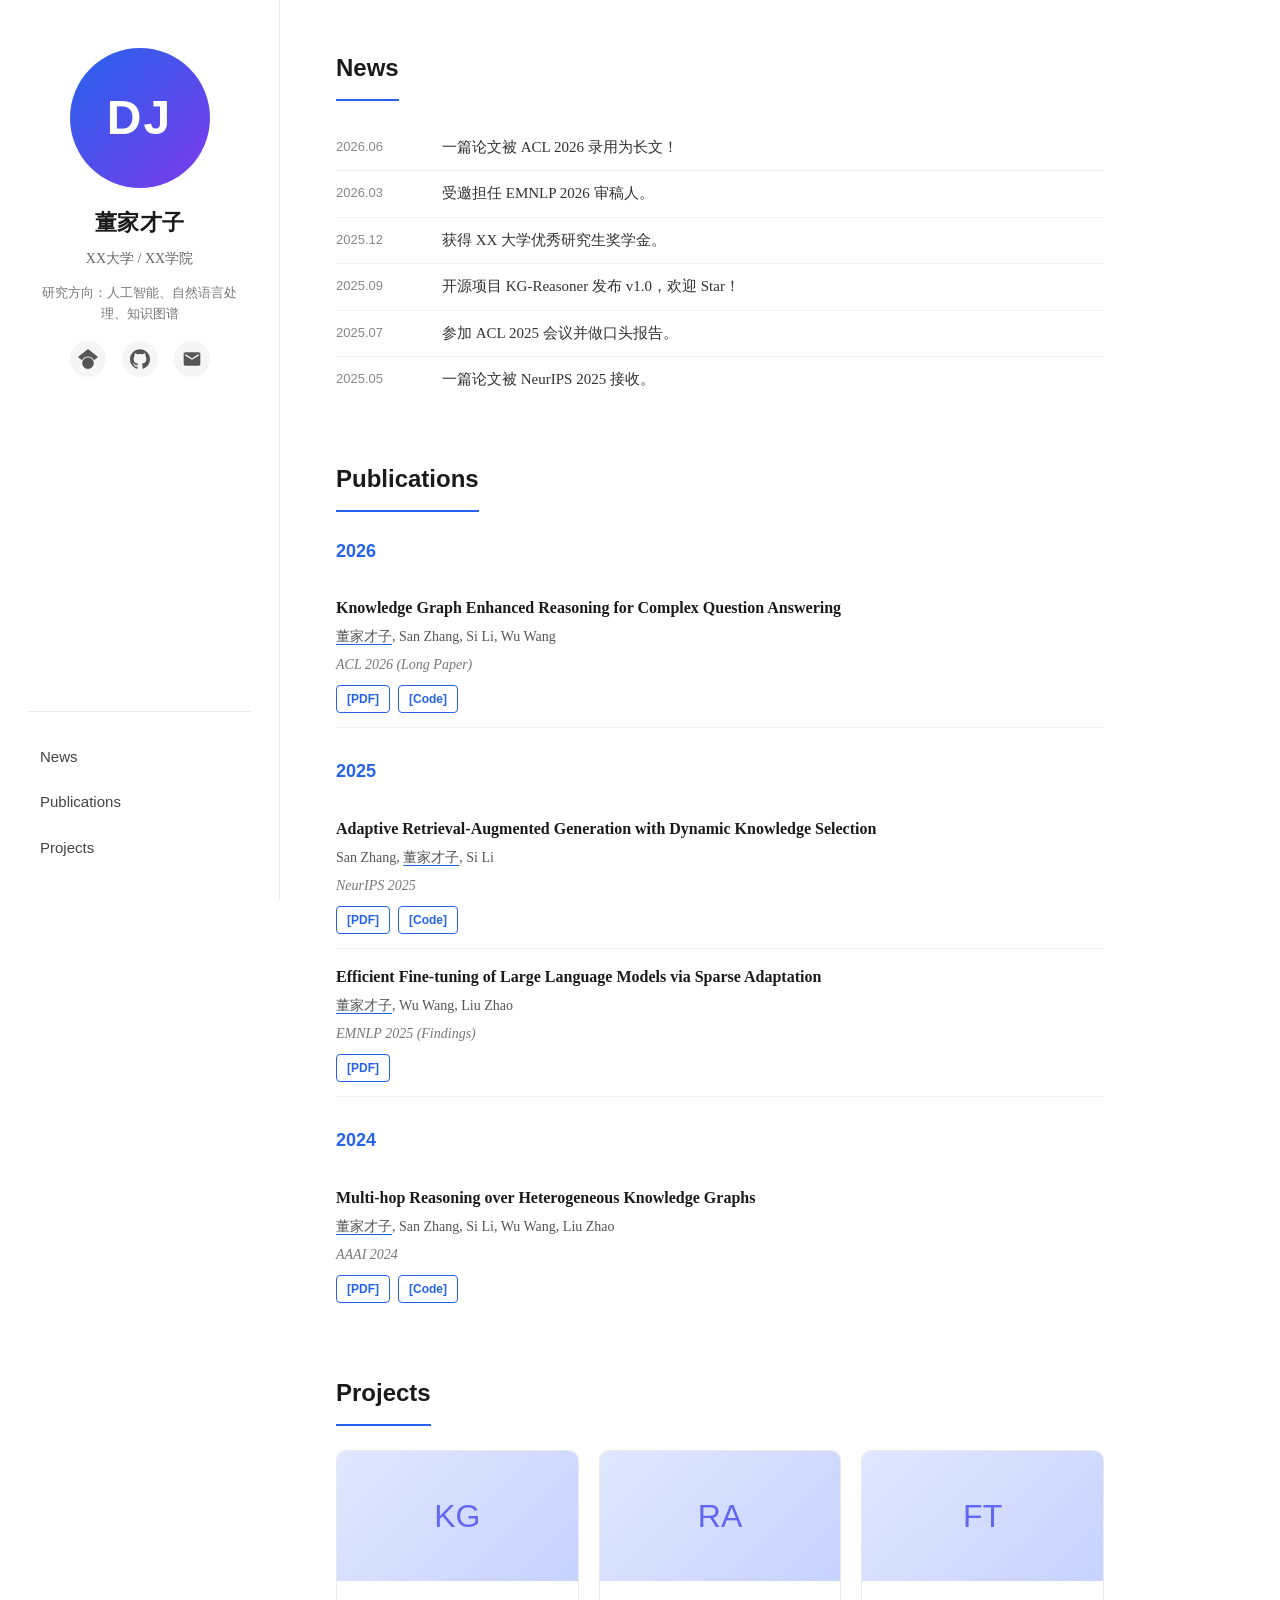
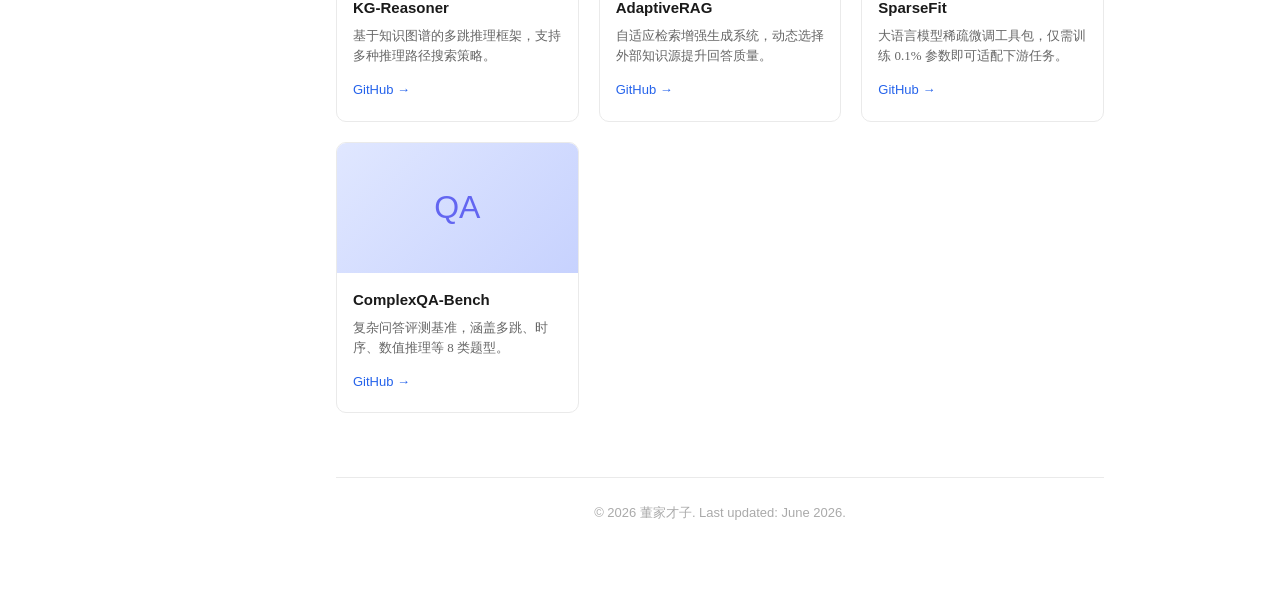
==== index.html @ 965aacec "Initial commit" ====
<!DOCTYPE html>
<html lang="zh-CN">
<head>
  <meta charset="UTF-8">
  <meta name="viewport" content="width=device-width, initial-scale=1.0">
  <meta name="description" content="董家才子 - 个人学术主页">
  <meta name="author" content="董家才子">
  <title>董家才子 - Academic Homepage</title>
  <link rel="stylesheet" href="style.css">
</head>
<body>

  <aside class="sidebar" id="sidebar">
    <div class="profile">
      <div class="avatar-wrapper">
        <img src="assets/avatar.jpg" alt="董家才子头像" class="avatar"
             onerror="this.style.display='none';this.nextElementSibling.style.display='flex';">
        <div class="avatar-fallback" style="display:none;" aria-hidden="true">DJ</div>
      </div>
      <h1 class="name">董家才子</h1>
      <p class="affiliation">XX大学 / XX学院</p>
      <p class="research-interests">研究方向：人工智能、自然语言处理、知识图谱</p>
      <nav class="social-links" aria-label="社交链接">
        <a href="#" title="Google Scholar" aria-label="Google Scholar">
          <svg width="20" height="20" viewBox="0 0 24 24" fill="currentColor"><path d="M12 24a7 7 0 1 1 0-14 7 7 0 0 1 0 14zm0-24L0 9.5l4.838 3.94A8 8 0 0 1 12 9a8 8 0 0 1 7.162 4.44L24 9.5z"/></svg>
        </a>
        <a href="#" title="GitHub" aria-label="GitHub">
          <svg width="20" height="20" viewBox="0 0 24 24" fill="currentColor"><path d="M12 .297c-6.63 0-12 5.373-12 12 0 5.303 3.438 9.8 8.205 11.385.6.113.82-.258.82-.577 0-.285-.01-1.04-.015-2.04-3.338.724-4.042-1.61-4.042-1.61C4.422 18.07 3.633 17.7 3.633 17.7c-1.087-.744.084-.729.084-.729 1.205.084 1.838 1.236 1.838 1.236 1.07 1.835 2.809 1.305 3.495.998.108-.776.417-1.305.76-1.605-2.665-.3-5.466-1.332-5.466-5.93 0-1.31.465-2.38 1.235-3.22-.135-.303-.54-1.523.105-3.176 0 0 1.005-.322 3.3 1.23.96-.267 1.98-.399 3-.405 1.02.006 2.04.138 3 .405 2.28-1.552 3.285-1.23 3.285-1.23.645 1.653.24 2.873.12 3.176.765.84 1.23 1.91 1.23 3.22 0 4.61-2.805 5.625-5.475 5.92.42.36.81 1.096.81 2.22 0 1.606-.015 2.896-.015 3.286 0 .315.21.69.825.57C20.565 22.092 24 17.592 24 12.297c0-6.627-5.373-12-12-12"/></svg>
        </a>
        <a href="mailto:your@email.com" title="Email" aria-label="Email">
          <svg width="20" height="20" viewBox="0 0 24 24" fill="currentColor"><path d="M20 4H4c-1.1 0-2 .9-2 2v12c0 1.1.9 2 2 2h16c1.1 0 2-.9 2-2V6c0-1.1-.9-2-2-2zm0 4-8 5-8-5V6l8 5 8-5v2z"/></svg>
        </a>
      </nav>
    </div>
    <nav class="sidebar-nav" aria-label="主导航">
      <a href="#news">News</a>
      <a href="#publications">Publications</a>
      <a href="#projects">Projects</a>
    </nav>
  </aside>

  <button class="menu-toggle" id="menuToggle" aria-label="打开导航菜单" aria-expanded="false">
    <span></span><span></span><span></span>
  </button>

  <main class="content" id="content">
    <section id="news">
      <h2>News</h2>
      <ul class="news-list">
        <li>
          <span class="news-date">2026.06</span>
          <span>一篇论文被 ACL 2026 录用为长文！</span>
        </li>
        <li>
          <span class="news-date">2026.03</span>
          <span>受邀担任 EMNLP 2026 审稿人。</span>
        </li>
        <li>
          <span class="news-date">2025.12</span>
          <span>获得 XX 大学优秀研究生奖学金。</span>
        </li>
        <li>
          <span class="news-date">2025.09</span>
          <span>开源项目 KG-Reasoner 发布 v1.0，欢迎 Star！</span>
        </li>
        <li>
          <span class="news-date">2025.07</span>
          <span>参加 ACL 2025 会议并做口头报告。</span>
        </li>
        <li>
          <span class="news-date">2025.05</span>
          <span>一篇论文被 NeurIPS 2025 接收。</span>
        </li>
      </ul>
    </section>

    <section id="publications">
      <h2>Publications</h2>

      <h3 class="pub-year">2026</h3>
      <div class="pub-item">
        <div class="pub-title">Knowledge Graph Enhanced Reasoning for Complex Question Answering</div>
        <div class="pub-authors"><u>董家才子</u>, San Zhang, Si Li, Wu Wang</div>
        <div class="pub-venue">ACL 2026 (Long Paper)</div>
        <div class="pub-links">
          <a href="#">[PDF]</a>
          <a href="#">[Code]</a>
        </div>
      </div>

      <h3 class="pub-year">2025</h3>
      <div class="pub-item">
        <div class="pub-title">Adaptive Retrieval-Augmented Generation with Dynamic Knowledge Selection</div>
        <div class="pub-authors">San Zhang, <u>董家才子</u>, Si Li</div>
        <div class="pub-venue">NeurIPS 2025</div>
        <div class="pub-links">
          <a href="#">[PDF]</a>
          <a href="#">[Code]</a>
        </div>
      </div>
      <div class="pub-item">
        <div class="pub-title">Efficient Fine-tuning of Large Language Models via Sparse Adaptation</div>
        <div class="pub-authors"><u>董家才子</u>, Wu Wang, Liu Zhao</div>
        <div class="pub-venue">EMNLP 2025 (Findings)</div>
        <div class="pub-links">
          <a href="#">[PDF]</a>
        </div>
      </div>

      <h3 class="pub-year">2024</h3>
      <div class="pub-item">
        <div class="pub-title">Multi-hop Reasoning over Heterogeneous Knowledge Graphs</div>
        <div class="pub-authors"><u>董家才子</u>, San Zhang, Si Li, Wu Wang, Liu Zhao</div>
        <div class="pub-venue">AAAI 2024</div>
        <div class="pub-links">
          <a href="#">[PDF]</a>
          <a href="#">[Code]</a>
        </div>
      </div>
    </section>

    <section id="projects">
      <h2>Projects</h2>
      <div class="projects-grid">
        <article class="project-card">
          <div class="project-thumb-fallback" aria-hidden="true">KG</div>
          <div class="project-body">
            <h3>KG-Reasoner</h3>
            <p>基于知识图谱的多跳推理框架，支持多种推理路径搜索策略。</p>
            <a href="#">GitHub →</a>
          </div>
        </article>
        <article class="project-card">
          <div class="project-thumb-fallback" aria-hidden="true">RA</div>
          <div class="project-body">
            <h3>AdaptiveRAG</h3>
            <p>自适应检索增强生成系统，动态选择外部知识源提升回答质量。</p>
            <a href="#">GitHub →</a>
          </div>
        </article>
        <article class="project-card">
          <div class="project-thumb-fallback" aria-hidden="true">FT</div>
          <div class="project-body">
            <h3>SparseFit</h3>
            <p>大语言模型稀疏微调工具包，仅需训练 0.1% 参数即可适配下游任务。</p>
            <a href="#">GitHub →</a>
          </div>
        </article>
        <article class="project-card">
          <div class="project-thumb-fallback" aria-hidden="true">QA</div>
          <div class="project-body">
            <h3>ComplexQA-Bench</h3>
            <p>复杂问答评测基准，涵盖多跳、时序、数值推理等 8 类题型。</p>
            <a href="#">GitHub →</a>
          </div>
        </article>
      </div>
    </section>

    <footer class="site-footer">
      <p>&copy; 2026 董家才子. Last updated: June 2026.</p>
    </footer>
  </main>

  <script>
    const toggle = document.getElementById('menuToggle');
    const sidebar = document.getElementById('sidebar');
    toggle.addEventListener('click', () => {
      const open = sidebar.classList.toggle('open');
      toggle.setAttribute('aria-expanded', open);
    });
    sidebar.querySelectorAll('a').forEach(a => {
      a.addEventListener('click', () => {
        if (window.innerWidth <= 768) {
          sidebar.classList.remove('open');
          toggle.setAttribute('aria-expanded', 'false');
        }
      });
    });
  </script>
</body>
</html>
---- style.css ----
/* === Reset & Base === */
*, *::before, *::after {
  margin: 0;
  padding: 0;
  box-sizing: border-box;
}

html {
  scroll-behavior: smooth;
  scroll-padding-top: 24px;
}

body {
  font-family: Georgia, 'Times New Roman', 'Songti SC', serif;
  color: #333333;
  background: #ffffff;
  line-height: 1.7;
  font-size: 16px;
  min-height: 100vh;
}

/* === Layout === */
body {
  display: flex;
}

.sidebar {
  position: fixed;
  top: 0;
  left: 0;
  width: 280px;
  height: 100vh;
  overflow-y: auto;
  padding: 48px 28px 32px;
  border-right: 1px solid #eaeaea;
  background: #ffffff;
  display: flex;
  flex-direction: column;
  z-index: 100;
}

.content {
  margin-left: 280px;
  flex: 1;
  padding: 48px 56px;
  max-width: 880px; /* 280 + 56 + 800 target ≈ 880 total, content area ~800 */
}

.content > section {
  margin-bottom: 56px;
}

/* === Profile === */
.profile {
  text-align: center;
  margin-bottom: 32px;
}

.avatar-wrapper {
  width: 140px;
  height: 140px;
  margin: 0 auto 16px;
  position: relative;
}

.avatar {
  width: 140px;
  height: 140px;
  border-radius: 50%;
  object-fit: cover;
  border: 3px solid #f0f0f0;
}

.avatar-fallback {
  width: 140px;
  height: 140px;
  border-radius: 50%;
  background: linear-gradient(135deg, #2563eb 0%, #7c3aed 100%);
  color: #fff;
  font-family: 'Helvetica Neue', Arial, sans-serif;
  font-size: 48px;
  font-weight: 600;
  align-items: center;
  justify-content: center;
  letter-spacing: 2px;
}

.name {
  font-family: 'Helvetica Neue', Arial, 'PingFang SC', sans-serif;
  font-size: 22px;
  font-weight: 700;
  color: #1a1a1a;
  margin-bottom: 6px;
  letter-spacing: 0.5px;
}

.affiliation {
  font-size: 14px;
  color: #666;
  margin-bottom: 12px;
}

.research-interests {
  font-size: 13px;
  color: #777;
  line-height: 1.6;
  padding: 0 4px;
  margin-bottom: 16px;
}

/* === Social Links === */
.social-links {
  display: flex;
  justify-content: center;
  gap: 16px;
}

.social-links a {
  display: flex;
  align-items: center;
  justify-content: center;
  width: 36px;
  height: 36px;
  border-radius: 50%;
  color: #555;
  background: #f5f5f5;
  transition: background 0.2s, color 0.2s;
}

.social-links a:hover {
  background: #2563eb;
  color: #fff;
}

/* === Sidebar Nav === */
.sidebar-nav {
  display: flex;
  flex-direction: column;
  gap: 4px;
  margin-top: auto;
  padding-top: 24px;
  border-top: 1px solid #eaeaea;
}

.sidebar-nav a {
  font-family: 'Helvetica Neue', Arial, 'PingFang SC', sans-serif;
  font-size: 15px;
  font-weight: 500;
  color: #444;
  text-decoration: none;
  padding: 8px 12px;
  border-radius: 6px;
  transition: background 0.2s, color 0.2s;
}

.sidebar-nav a:hover {
  background: #f0f4ff;
  color: #2563eb;
}

/* === Section Headings === */
section h2 {
  font-family: 'Helvetica Neue', Arial, 'PingFang SC', sans-serif;
  font-size: 24px;
  font-weight: 700;
  color: #1a1a1a;
  margin-bottom: 24px;
  padding-bottom: 10px;
  border-bottom: 2px solid #2563eb;
  display: inline-block;
}

/* === News Timeline === */
.news-list {
  list-style: none;
}

.news-list li {
  display: flex;
  gap: 16px;
  padding: 10px 0;
  border-bottom: 1px solid #f0f0f0;
  font-size: 15px;
}

.news-list li:last-child {
  border-bottom: none;
}

.news-date {
  font-family: 'Helvetica Neue', Arial, sans-serif;
  font-size: 13px;
  color: #888;
  white-space: nowrap;
  min-width: 90px;
  padding-top: 1px;
}

/* === Publications === */
.pub-year {
  font-family: 'Helvetica Neue', Arial, sans-serif;
  font-size: 18px;
  font-weight: 700;
  color: #2563eb;
  margin: 28px 0 14px;
}

.pub-year:first-of-type {
  margin-top: 0;
}

.pub-item {
  padding: 14px 0;
  border-bottom: 1px solid #f0f0f0;
}

.pub-item:last-child {
  border-bottom: none;
}

.pub-title {
  font-weight: 700;
  font-size: 16px;
  color: #1a1a1a;
  margin-bottom: 4px;
}

.pub-authors {
  font-size: 14px;
  color: #555;
  margin-bottom: 4px;
}

.pub-authors u {
  text-decoration-color: #2563eb;
  text-underline-offset: 3px;
}

.pub-venue {
  font-style: italic;
  font-size: 14px;
  color: #777;
}

.pub-links {
  margin-top: 8px;
  display: flex;
  gap: 8px;
}

.pub-links a {
  font-family: 'Helvetica Neue', Arial, sans-serif;
  font-size: 12px;
  font-weight: 600;
  padding: 3px 10px;
  border-radius: 4px;
  text-decoration: none;
  border: 1px solid #2563eb;
  color: #2563eb;
  transition: background 0.2s, color 0.2s;
}

.pub-links a:hover {
  background: #2563eb;
  color: #fff;
}

/* === Projects Grid === */
.projects-grid {
  display: grid;
  grid-template-columns: repeat(auto-fill, minmax(220px, 1fr));
  gap: 20px;
}

.project-card {
  border: 1px solid #eaeaea;
  border-radius: 10px;
  overflow: hidden;
  transition: box-shadow 0.2s, transform 0.2s;
  background: #fff;
}

.project-card:hover {
  box-shadow: 0 6px 20px rgba(0, 0, 0, 0.08);
  transform: translateY(-2px);
}

.project-thumb {
  width: 100%;
  height: 130px;
  object-fit: cover;
  display: block;
}

.project-thumb-fallback {
  width: 100%;
  height: 130px;
  background: linear-gradient(135deg, #e0e7ff 0%, #c7d2fe 100%);
  display: flex;
  align-items: center;
  justify-content: center;
  font-family: 'Helvetica Neue', Arial, sans-serif;
  font-size: 32px;
  color: #6366f1;
}

.project-body {
  padding: 14px 16px 18px;
}

.project-body h3 {
  font-family: 'Helvetica Neue', Arial, 'PingFang SC', sans-serif;
  font-size: 15px;
  font-weight: 600;
  margin-bottom: 6px;
  color: #1a1a1a;
}

.project-body p {
  font-size: 13px;
  color: #666;
  line-height: 1.5;
  margin-bottom: 10px;
}

.project-body a {
  font-family: 'Helvetica Neue', Arial, sans-serif;
  font-size: 13px;
  color: #2563eb;
  text-decoration: none;
  font-weight: 500;
}

.project-body a:hover {
  text-decoration: underline;
}

/* === Links (general) === */
a {
  color: #2563eb;
  text-decoration: none;
  transition: color 0.2s;
}

a:hover {
  text-decoration: underline;
}

/* === Footer === */
.site-footer {
  margin-top: 64px;
  padding: 24px 0;
  border-top: 1px solid #eaeaea;
  font-family: 'Helvetica Neue', Arial, sans-serif;
  font-size: 13px;
  color: #aaa;
  text-align: center;
}

/* === Menu Toggle (mobile only) === */
.menu-toggle {
  display: none;
  position: fixed;
  top: 16px;
  left: 16px;
  z-index: 200;
  width: 40px;
  height: 40px;
  border-radius: 8px;
  border: 1px solid #eaeaea;
  background: #fff;
  cursor: pointer;
  flex-direction: column;
  align-items: center;
  justify-content: center;
  gap: 5px;
}

.menu-toggle span {
  display: block;
  width: 20px;
  height: 2px;
  background: #333;
  border-radius: 1px;
  transition: transform 0.2s, opacity 0.2s;
}

/* === Responsive === */
@media (max-width: 768px) {
  .sidebar {
    transform: translateX(-100%);
    transition: transform 0.3s ease;
    width: 260px;
    box-shadow: none;
  }

  .sidebar.open {
    transform: translateX(0);
    box-shadow: 4px 0 24px rgba(0, 0, 0, 0.12);
  }

  .menu-toggle {
    display: flex;
  }

  .content {
    margin-left: 0;
    padding: 72px 20px 40px;
  }

  .news-list li {
    flex-direction: column;
    gap: 2px;
  }

  .news-date {
    font-size: 12px;
  }

  .projects-grid {
    grid-template-columns: 1fr;
  }
}

@media (min-width: 769px) and (max-width: 1024px) {
  .sidebar {
    width: 240px;
    padding: 40px 20px 32px;
  }

  .content {
    margin-left: 240px;
    padding: 40px 36px;
  }
}
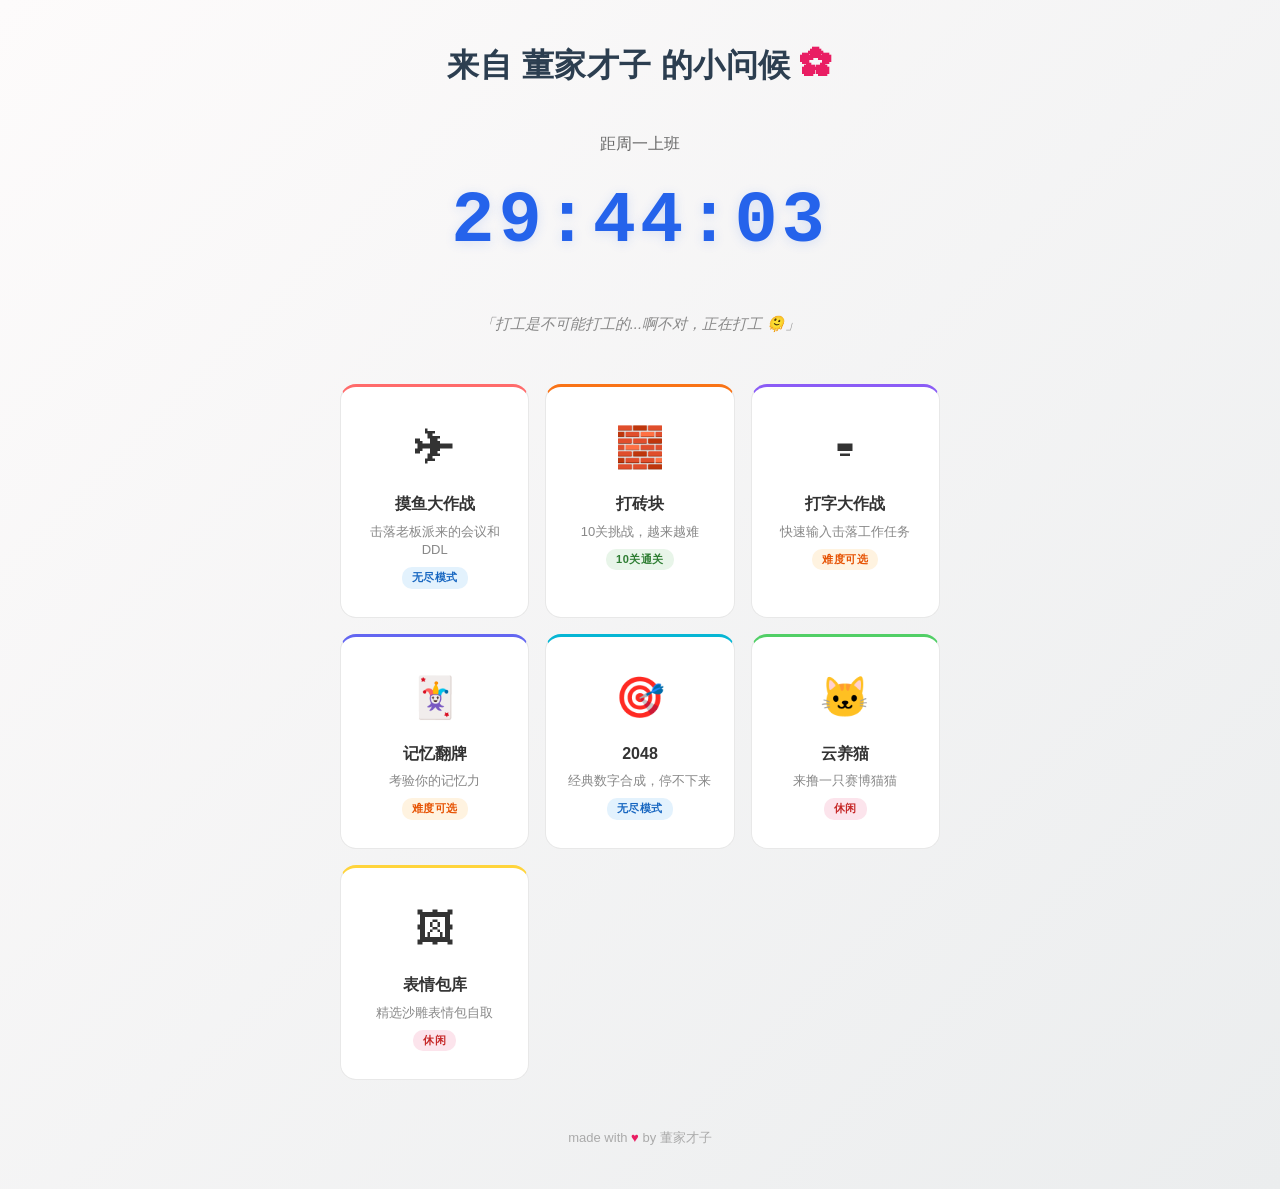
==== commit 7da87b90: "Add Game and improve experence" ====
--- a/index.html
+++ b/index.html
@@ -3,180 +3,123 @@
 <head>
   <meta charset="UTF-8">
   <meta name="viewport" content="width=device-width, initial-scale=1.0">
-  <meta name="description" content="董家才子 - 个人学术主页">
-  <meta name="author" content="董家才子">
-  <title>董家才子 - Academic Homepage</title>
+  <title>来自董家才子的小问候 ✿</title>
   <link rel="stylesheet" href="style.css">
 </head>
-<body>
+<body class="home-body">
+  <div class="home-container">
+    <h1 class="greeting">来自 董家才子 的小问候 <span class="flower">✿</span></h1>
 
-  <aside class="sidebar" id="sidebar">
-    <div class="profile">
-      <div class="avatar-wrapper">
-        <img src="assets/avatar.jpg" alt="董家才子头像" class="avatar"
-             onerror="this.style.display='none';this.nextElementSibling.style.display='flex';">
-        <div class="avatar-fallback" style="display:none;" aria-hidden="true">DJ</div>
-      </div>
-      <h1 class="name">董家才子</h1>
-      <p class="affiliation">XX大学 / XX学院</p>
-      <p class="research-interests">研究方向：人工智能、自然语言处理、知识图谱</p>
-      <nav class="social-links" aria-label="社交链接">
-        <a href="#" title="Google Scholar" aria-label="Google Scholar">
-          <svg width="20" height="20" viewBox="0 0 24 24" fill="currentColor"><path d="M12 24a7 7 0 1 1 0-14 7 7 0 0 1 0 14zm0-24L0 9.5l4.838 3.94A8 8 0 0 1 12 9a8 8 0 0 1 7.162 4.44L24 9.5z"/></svg>
-        </a>
-        <a href="#" title="GitHub" aria-label="GitHub">
-          <svg width="20" height="20" viewBox="0 0 24 24" fill="currentColor"><path d="M12 .297c-6.63 0-12 5.373-12 12 0 5.303 3.438 9.8 8.205 11.385.6.113.82-.258.82-.577 0-.285-.01-1.04-.015-2.04-3.338.724-4.042-1.61-4.042-1.61C4.422 18.07 3.633 17.7 3.633 17.7c-1.087-.744.084-.729.084-.729 1.205.084 1.838 1.236 1.838 1.236 1.07 1.835 2.809 1.305 3.495.998.108-.776.417-1.305.76-1.605-2.665-.3-5.466-1.332-5.466-5.93 0-1.31.465-2.38 1.235-3.22-.135-.303-.54-1.523.105-3.176 0 0 1.005-.322 3.3 1.23.96-.267 1.98-.399 3-.405 1.02.006 2.04.138 3 .405 2.28-1.552 3.285-1.23 3.285-1.23.645 1.653.24 2.873.12 3.176.765.84 1.23 1.91 1.23 3.22 0 4.61-2.805 5.625-5.475 5.92.42.36.81 1.096.81 2.22 0 1.606-.015 2.896-.015 3.286 0 .315.21.69.825.57C20.565 22.092 24 17.592 24 12.297c0-6.627-5.373-12-12-12"/></svg>
-        </a>
-        <a href="mailto:your@email.com" title="Email" aria-label="Email">
-          <svg width="20" height="20" viewBox="0 0 24 24" fill="currentColor"><path d="M20 4H4c-1.1 0-2 .9-2 2v12c0 1.1.9 2 2 2h16c1.1 0 2-.9 2-2V6c0-1.1-.9-2-2-2zm0 4-8 5-8-5V6l8 5 8-5v2z"/></svg>
-        </a>
-      </nav>
+    <div class="countdown-box">
+      <p class="countdown-label" id="countdownLabel">距下班</p>
+      <div class="countdown" id="countdown">--:--:--</div>
     </div>
-    <nav class="sidebar-nav" aria-label="主导航">
-      <a href="#news">News</a>
-      <a href="#publications">Publications</a>
-      <a href="#projects">Projects</a>
+
+    <div class="fun-quote" id="funQuote"></div>
+
+    <nav class="card-nav">
+      <a href="game.html" class="card card-game">
+        <span class="card-icon">✈</span>
+        <span class="card-title">摸鱼大作战</span>
+        <span class="card-desc">击落老板派来的会议和DDL</span>
+        <span class="card-tag tag-endless">无尽模式</span>
+      </a>
+      <a href="block.html" class="card card-block">
+        <span class="card-icon">🧱</span>
+        <span class="card-title">打砖块</span>
+        <span class="card-desc">10关挑战，越来越难</span>
+        <span class="card-tag tag-progression">10关通关</span>
+      </a>
+      <a href="type.html" class="card card-type">
+        <span class="card-icon">⌨</span>
+        <span class="card-title">打字大作战</span>
+        <span class="card-desc">快速输入击落工作任务</span>
+        <span class="card-tag tag-difficulty">难度可选</span>
+      </a>
+      <a href="memory.html" class="card card-memory">
+        <span class="card-icon">🃏</span>
+        <span class="card-title">记忆翻牌</span>
+        <span class="card-desc">考验你的记忆力</span>
+        <span class="card-tag tag-difficulty">难度可选</span>
+      </a>
+      <a href="2048.html" class="card card-2048">
+        <span class="card-icon">🎯</span>
+        <span class="card-title">2048</span>
+        <span class="card-desc">经典数字合成，停不下来</span>
+        <span class="card-tag tag-endless">无尽模式</span>
+      </a>
+      <a href="pet.html" class="card card-pet">
+        <span class="card-icon">🐱</span>
+        <span class="card-title">云养猫</span>
+        <span class="card-desc">来撸一只赛博猫猫</span>
+        <span class="card-tag tag-casual">休闲</span>
+      </a>
+      <a href="gallery.html" class="card card-gallery">
+        <span class="card-icon">🖼</span>
+        <span class="card-title">表情包库</span>
+        <span class="card-desc">精选沙雕表情包自取</span>
+        <span class="card-tag tag-casual">休闲</span>
+      </a>
     </nav>
-  </aside>
 
-  <button class="menu-toggle" id="menuToggle" aria-label="打开导航菜单" aria-expanded="false">
-    <span></span><span></span><span></span>
-  </button>
-
-  <main class="content" id="content">
-    <section id="news">
-      <h2>News</h2>
-      <ul class="news-list">
-        <li>
-          <span class="news-date">2026.06</span>
-          <span>一篇论文被 ACL 2026 录用为长文！</span>
-        </li>
-        <li>
-          <span class="news-date">2026.03</span>
-          <span>受邀担任 EMNLP 2026 审稿人。</span>
-        </li>
-        <li>
-          <span class="news-date">2025.12</span>
-          <span>获得 XX 大学优秀研究生奖学金。</span>
-        </li>
-        <li>
-          <span class="news-date">2025.09</span>
-          <span>开源项目 KG-Reasoner 发布 v1.0，欢迎 Star！</span>
-        </li>
-        <li>
-          <span class="news-date">2025.07</span>
-          <span>参加 ACL 2025 会议并做口头报告。</span>
-        </li>
-        <li>
-          <span class="news-date">2025.05</span>
-          <span>一篇论文被 NeurIPS 2025 接收。</span>
-        </li>
-      </ul>
-    </section>
-
-    <section id="publications">
-      <h2>Publications</h2>
-
-      <h3 class="pub-year">2026</h3>
-      <div class="pub-item">
-        <div class="pub-title">Knowledge Graph Enhanced Reasoning for Complex Question Answering</div>
-        <div class="pub-authors"><u>董家才子</u>, San Zhang, Si Li, Wu Wang</div>
-        <div class="pub-venue">ACL 2026 (Long Paper)</div>
-        <div class="pub-links">
-          <a href="#">[PDF]</a>
-          <a href="#">[Code]</a>
-        </div>
-      </div>
-
-      <h3 class="pub-year">2025</h3>
-      <div class="pub-item">
-        <div class="pub-title">Adaptive Retrieval-Augmented Generation with Dynamic Knowledge Selection</div>
-        <div class="pub-authors">San Zhang, <u>董家才子</u>, Si Li</div>
-        <div class="pub-venue">NeurIPS 2025</div>
-        <div class="pub-links">
-          <a href="#">[PDF]</a>
-          <a href="#">[Code]</a>
-        </div>
-      </div>
-      <div class="pub-item">
-        <div class="pub-title">Efficient Fine-tuning of Large Language Models via Sparse Adaptation</div>
-        <div class="pub-authors"><u>董家才子</u>, Wu Wang, Liu Zhao</div>
-        <div class="pub-venue">EMNLP 2025 (Findings)</div>
-        <div class="pub-links">
-          <a href="#">[PDF]</a>
-        </div>
-      </div>
-
-      <h3 class="pub-year">2024</h3>
-      <div class="pub-item">
-        <div class="pub-title">Multi-hop Reasoning over Heterogeneous Knowledge Graphs</div>
-        <div class="pub-authors"><u>董家才子</u>, San Zhang, Si Li, Wu Wang, Liu Zhao</div>
-        <div class="pub-venue">AAAI 2024</div>
-        <div class="pub-links">
-          <a href="#">[PDF]</a>
-          <a href="#">[Code]</a>
-        </div>
-      </div>
-    </section>
-
-    <section id="projects">
-      <h2>Projects</h2>
-      <div class="projects-grid">
-        <article class="project-card">
-          <div class="project-thumb-fallback" aria-hidden="true">KG</div>
-          <div class="project-body">
-            <h3>KG-Reasoner</h3>
-            <p>基于知识图谱的多跳推理框架，支持多种推理路径搜索策略。</p>
-            <a href="#">GitHub →</a>
-          </div>
-        </article>
-        <article class="project-card">
-          <div class="project-thumb-fallback" aria-hidden="true">RA</div>
-          <div class="project-body">
-            <h3>AdaptiveRAG</h3>
-            <p>自适应检索增强生成系统，动态选择外部知识源提升回答质量。</p>
-            <a href="#">GitHub →</a>
-          </div>
-        </article>
-        <article class="project-card">
-          <div class="project-thumb-fallback" aria-hidden="true">FT</div>
-          <div class="project-body">
-            <h3>SparseFit</h3>
-            <p>大语言模型稀疏微调工具包，仅需训练 0.1% 参数即可适配下游任务。</p>
-            <a href="#">GitHub →</a>
-          </div>
-        </article>
-        <article class="project-card">
-          <div class="project-thumb-fallback" aria-hidden="true">QA</div>
-          <div class="project-body">
-            <h3>ComplexQA-Bench</h3>
-            <p>复杂问答评测基准，涵盖多跳、时序、数值推理等 8 类题型。</p>
-            <a href="#">GitHub →</a>
-          </div>
-        </article>
-      </div>
-    </section>
-
-    <footer class="site-footer">
-      <p>&copy; 2026 董家才子. Last updated: June 2026.</p>
+    <footer class="home-footer">
+      <p>made with <span class="heart">♥</span> by 董家才子</p>
     </footer>
-  </main>
+  </div>
 
   <script>
-    const toggle = document.getElementById('menuToggle');
-    const sidebar = document.getElementById('sidebar');
-    toggle.addEventListener('click', () => {
-      const open = sidebar.classList.toggle('open');
-      toggle.setAttribute('aria-expanded', open);
-    });
-    sidebar.querySelectorAll('a').forEach(a => {
-      a.addEventListener('click', () => {
-        if (window.innerWidth <= 768) {
-          sidebar.classList.remove('open');
-          toggle.setAttribute('aria-expanded', 'false');
-        }
-      });
-    });
+    const quotes = [
+      "今天的你，也在努力假装很忙呢 ✨",
+      "摸鱼不是偷懒，是灵魂的喘息 🐟",
+      "距离周末还有亿点点，先摸会鱼吧 🎣",
+      "你不是在上班，你是在给梦想攒路费 💰",
+      "今天也是被闹钟背叛的一天 ⏰",
+      "别急，下班铃总会响的，就像希望一样 🔔",
+      "打工是不可能打工的...啊不对，正在打工 🫠",
+      "你的代码能跑，但你的灵魂在报错 👻",
+      "生活不止眼前的bug，还有远方的摸鱼 🌈",
+    ];
+
+    document.getElementById('funQuote').textContent =
+      '「' + quotes[Math.floor(Math.random() * quotes.length)] + '」';
+
+    function updateCountdown() {
+      const now = new Date();
+      const day = now.getDay();
+      const hour = now.getHours();
+      const label = document.getElementById('countdownLabel');
+      const el = document.getElementById('countdown');
+
+      let target;
+      if (day === 0 || day === 6) {
+        label.textContent = '距周一上班';
+        target = new Date(now);
+        target.setDate(target.getDate() + (day === 0 ? 1 : 2));
+        target.setHours(9, 0, 0, 0);
+      } else if (hour >= 18) {
+        label.textContent = '距明天上班';
+        target = new Date(now);
+        target.setDate(target.getDate() + 1);
+        target.setHours(9, 0, 0, 0);
+      } else if (hour < 9) {
+        label.textContent = '距上班';
+        target = new Date(now);
+        target.setHours(9, 0, 0, 0);
+      } else {
+        label.textContent = '距下班';
+        target = new Date(now);
+        target.setHours(18, 0, 0, 0);
+      }
+
+      const diff = Math.max(0, target - now);
+      const h = String(Math.floor(diff / 3600000)).padStart(2, '0');
+      const m = String(Math.floor((diff % 3600000) / 60000)).padStart(2, '0');
+      const s = String(Math.floor((diff % 60000) / 1000)).padStart(2, '0');
+      el.textContent = `${h}:${m}:${s}`;
+    }
+
+    updateCountdown();
+    setInterval(updateCountdown, 1000);
   </script>
 </body>
 </html>
--- a/style.css
+++ b/style.css
@@ -7,429 +7,626 @@
 
 html {
   scroll-behavior: smooth;
-  scroll-padding-top: 24px;
 }
 
 body {
-  font-family: Georgia, 'Times New Roman', 'Songti SC', serif;
-  color: #333333;
-  background: #ffffff;
-  line-height: 1.7;
+  font-family: -apple-system, BlinkMacSystemFont, 'Segoe UI', 'PingFang SC', 'Microsoft YaHei', sans-serif;
+  color: #333;
+  background: #fefefe;
+  line-height: 1.6;
+  min-height: 100vh;
+}
+
+/* === Home Page === */
+.home-body {
+  display: flex;
+  align-items: center;
+  justify-content: center;
+  min-height: 100vh;
+  padding: 40px 20px;
+  background: linear-gradient(135deg, #fdfbfb 0%, #ebedee 100%);
+}
+
+.home-container {
+  max-width: 600px;
+  width: 100%;
+  text-align: center;
+}
+
+.greeting {
+  font-size: clamp(22px, 5vw, 32px);
+  font-weight: 600;
+  color: #2c3e50;
+  margin-bottom: 40px;
+  letter-spacing: 0.5px;
+}
+
+.flower {
+  color: #e91e63;
+  animation: spin 8s linear infinite;
+  display: inline-block;
+}
+
+@keyframes spin {
+  from { transform: rotate(0deg); }
+  to { transform: rotate(360deg); }
+}
+
+/* === Countdown === */
+.countdown-box {
+  margin-bottom: 32px;
+}
+
+.countdown-label {
   font-size: 16px;
+  color: #666;
+  margin-bottom: 8px;
+}
+
+.countdown {
+  font-size: clamp(48px, 10vw, 72px);
+  font-weight: 700;
+  font-family: 'SF Mono', 'Fira Code', 'Courier New', monospace;
+  color: #2563eb;
+  letter-spacing: 4px;
+  text-shadow: 0 2px 12px rgba(37, 99, 235, 0.15);
+}
+
+/* === Fun Quote === */
+.fun-quote {
+  font-size: 15px;
+  color: #888;
+  font-style: italic;
+  margin-bottom: 48px;
+  min-height: 24px;
+}
+
+/* === Card Nav === */
+.card-nav {
+  display: grid;
+  grid-template-columns: repeat(auto-fit, minmax(180px, 1fr));
+  gap: 16px;
+  margin-bottom: 48px;
+  max-width: 680px;
+  margin-left: auto;
+  margin-right: auto;
+}
+
+.card {
+  display: flex;
+  flex-direction: column;
+  align-items: center;
+  padding: 28px 16px;
+  border-radius: 16px;
+  text-decoration: none;
+  color: #333;
+  background: #fff;
+  border: 1px solid #e8e8e8;
+  transition: transform 0.2s, box-shadow 0.2s;
+}
+
+.card:hover {
+  transform: translateY(-4px);
+  box-shadow: 0 8px 24px rgba(0, 0, 0, 0.08);
+}
+
+.card-icon {
+  font-size: 40px;
+  margin-bottom: 12px;
+}
+
+.card-title {
+  font-size: 16px;
+  font-weight: 600;
+  margin-bottom: 6px;
+}
+
+.card-desc {
+  font-size: 13px;
+  color: #888;
+  line-height: 1.4;
+}
+
+.card-tag {
+  display: inline-block;
+  margin-top: 8px;
+  padding: 2px 10px;
+  border-radius: 10px;
+  font-size: 11px;
+  font-weight: 600;
+  letter-spacing: 0.5px;
+}
+
+.tag-progression { background: #e8f5e9; color: #2e7d32; }
+.tag-difficulty { background: #fff3e0; color: #e65100; }
+.tag-endless { background: #e3f2fd; color: #1565c0; }
+.tag-casual { background: #fce4ec; color: #c62828; }
+
+.card-game { border-top: 3px solid #ff6b6b; }
+.card-block { border-top: 3px solid #f97316; }
+.card-type { border-top: 3px solid #8b5cf6; }
+.card-memory { border-top: 3px solid #6366f1; }
+.card-2048 { border-top: 3px solid #06b6d4; }
+.card-pet { border-top: 3px solid #51cf66; }
+.card-gallery { border-top: 3px solid #ffd43b; }
+
+/* === Footer === */
+.home-footer {
+  font-size: 13px;
+  color: #aaa;
+}
+
+.heart {
+  color: #e91e63;
+  animation: beat 1.2s ease-in-out infinite;
+  display: inline-block;
+}
+
+@keyframes beat {
+  0%, 100% { transform: scale(1); }
+  50% { transform: scale(1.2); }
+}
+
+/* === Responsive === */
+@media (max-width: 520px) {
+  .card-nav {
+    grid-template-columns: 1fr;
+    gap: 12px;
+  }
+
+  .card {
+    flex-direction: row;
+    text-align: left;
+    padding: 20px;
+    gap: 16px;
+  }
+
+  .card-icon {
+    font-size: 32px;
+    margin-bottom: 0;
+  }
+
+  .card-title, .card-desc {
+    display: block;
+  }
+}
+
+/* === Sub Pages Common === */
+.page-body {
   min-height: 100vh;
-}
-
-/* === Layout === */
-body {
-  display: flex;
-}
-
-.sidebar {
-  position: fixed;
-  top: 0;
-  left: 0;
-  width: 280px;
-  height: 100vh;
-  overflow-y: auto;
-  padding: 48px 28px 32px;
-  border-right: 1px solid #eaeaea;
-  background: #ffffff;
   display: flex;
   flex-direction: column;
-  z-index: 100;
-}
-
-.content {
-  margin-left: 280px;
+}
+
+.page-header {
+  display: flex;
+  align-items: center;
+  justify-content: space-between;
+  padding: 16px 24px;
+  border-bottom: 1px solid #eee;
+  background: #fff;
+}
+
+.page-title {
+  font-size: 18px;
+  font-weight: 600;
+}
+
+.page-title-icon {
+  margin-right: 8px;
+}
+
+.back-link {
+  font-size: 14px;
+  color: #2563eb;
+  text-decoration: none;
+}
+
+.back-link:hover {
+  text-decoration: underline;
+}
+
+.page-footer {
+  margin-top: auto;
+  padding: 16px;
+  text-align: center;
+  font-size: 12px;
+  color: #bbb;
+}
+
+/* === Game Page === */
+.game-body {
+  background: #1a1a2e;
+  color: #eee;
+}
+
+.game-body .page-header {
+  background: #16213e;
+  border-color: #0f3460;
+}
+
+.game-body .page-title { color: #eee; }
+.game-body .back-link { color: #64b5f6; }
+
+.game-container {
   flex: 1;
-  padding: 48px 56px;
-  max-width: 880px; /* 280 + 56 + 800 target ≈ 880 total, content area ~800 */
-}
-
-.content > section {
-  margin-bottom: 56px;
-}
-
-/* === Profile === */
-.profile {
+  display: flex;
+  flex-direction: column;
+  align-items: center;
+  justify-content: center;
+  padding: 20px;
+}
+
+.game-hud {
+  display: flex;
+  gap: 24px;
+  margin-bottom: 16px;
+  font-size: 16px;
+  font-weight: 600;
+}
+
+.hud-hearts { color: #ff6b6b; }
+.hud-score { color: #ffd43b; }
+
+.game-canvas-wrapper {
+  position: relative;
+  border: 2px solid #0f3460;
+  border-radius: 8px;
+  overflow: hidden;
+  touch-action: none;
+}
+
+#gameCanvas {
+  display: block;
+  background: #1a1a2e;
+}
+
+.game-overlay {
+  position: absolute;
+  inset: 0;
+  display: flex;
+  flex-direction: column;
+  align-items: center;
+  justify-content: center;
+  background: rgba(26, 26, 46, 0.92);
+  gap: 16px;
+  padding: 20px;
+}
+
+.game-overlay.hidden { display: none; }
+
+.game-overlay h2 {
+  font-size: 24px;
+  color: #fff;
+}
+
+.game-overlay p {
+  font-size: 14px;
+  color: #aaa;
   text-align: center;
-  margin-bottom: 32px;
-}
-
-.avatar-wrapper {
-  width: 140px;
-  height: 140px;
-  margin: 0 auto 16px;
-  position: relative;
-}
-
-.avatar {
-  width: 140px;
-  height: 140px;
-  border-radius: 50%;
-  object-fit: cover;
-  border: 3px solid #f0f0f0;
-}
-
-.avatar-fallback {
-  width: 140px;
-  height: 140px;
-  border-radius: 50%;
-  background: linear-gradient(135deg, #2563eb 0%, #7c3aed 100%);
-  color: #fff;
-  font-family: 'Helvetica Neue', Arial, sans-serif;
+  line-height: 1.8;
+}
+
+.game-overlay .final-score {
   font-size: 48px;
+  font-weight: 700;
+  color: #ffd43b;
+}
+
+.btn {
+  display: inline-block;
+  padding: 12px 32px;
+  border: none;
+  border-radius: 8px;
+  font-size: 16px;
   font-weight: 600;
-  align-items: center;
-  justify-content: center;
-  letter-spacing: 2px;
-}
-
-.name {
-  font-family: 'Helvetica Neue', Arial, 'PingFang SC', sans-serif;
-  font-size: 22px;
-  font-weight: 700;
-  color: #1a1a1a;
-  margin-bottom: 6px;
-  letter-spacing: 0.5px;
-}
-
-.affiliation {
-  font-size: 14px;
-  color: #666;
-  margin-bottom: 12px;
-}
-
-.research-interests {
-  font-size: 13px;
-  color: #777;
-  line-height: 1.6;
-  padding: 0 4px;
-  margin-bottom: 16px;
-}
-
-/* === Social Links === */
-.social-links {
-  display: flex;
-  justify-content: center;
-  gap: 16px;
-}
-
-.social-links a {
-  display: flex;
-  align-items: center;
-  justify-content: center;
-  width: 36px;
-  height: 36px;
-  border-radius: 50%;
-  color: #555;
-  background: #f5f5f5;
-  transition: background 0.2s, color 0.2s;
-}
-
-.social-links a:hover {
+  cursor: pointer;
+  transition: transform 0.15s, box-shadow 0.15s;
+}
+
+.btn:hover {
+  transform: scale(1.05);
+}
+
+.btn:active {
+  transform: scale(0.98);
+}
+
+.btn-primary {
   background: #2563eb;
   color: #fff;
 }
 
-/* === Sidebar Nav === */
-.sidebar-nav {
+.btn-primary:hover {
+  box-shadow: 0 4px 16px rgba(37, 99, 235, 0.4);
+}
+
+.btn-danger {
+  background: #e91e63;
+  color: #fff;
+}
+
+.btn-small {
+  padding: 8px 16px;
+  font-size: 14px;
+}
+
+.game-tip {
+  margin-top: 12px;
+  font-size: 13px;
+  color: #666;
+}
+
+/* === Pet Page === */
+.pet-body {
+  background: linear-gradient(180deg, #e8f5e9 0%, #fff 50%);
+}
+
+.pet-container {
+  flex: 1;
   display: flex;
   flex-direction: column;
-  gap: 4px;
+  align-items: center;
+  padding: 32px 20px;
+}
+
+.pet-intro {
+  font-size: 15px;
+  color: #666;
+  margin-bottom: 24px;
+}
+
+.pet-name {
+  font-weight: 600;
+  color: #2c3e50;
+}
+
+.pet-stage {
+  width: 200px;
+  height: 200px;
+  display: flex;
+  align-items: center;
+  justify-content: center;
+  font-size: 120px;
+  margin-bottom: 24px;
+  position: relative;
+}
+
+.pet-emoji {
+  transition: transform 0.3s;
+  animation: petIdle 3s ease-in-out infinite;
+}
+
+@keyframes petIdle {
+  0%, 100% { transform: translateY(0); }
+  50% { transform: translateY(-8px); }
+}
+
+.pet-emoji.happy {
+  animation: petHappy 0.4s ease-in-out 3;
+}
+
+@keyframes petHappy {
+  0%, 100% { transform: rotate(0deg) scale(1); }
+  25% { transform: rotate(-10deg) scale(1.1); }
+  75% { transform: rotate(10deg) scale(1.1); }
+}
+
+.pet-emoji.eating {
+  animation: petEat 0.5s ease-in-out 2;
+}
+
+@keyframes petEat {
+  0%, 100% { transform: scale(1); }
+  50% { transform: scale(1.2); }
+}
+
+.pet-emoji.sleepy {
+  animation: petSleepy 2s ease-in-out infinite;
+}
+
+@keyframes petSleepy {
+  0%, 100% { transform: rotate(0deg); opacity: 1; }
+  50% { transform: rotate(-5deg); opacity: 0.7; }
+}
+
+.pet-speech {
+  position: absolute;
+  top: -12px;
+  right: -60px;
+  background: #fff;
+  border: 1px solid #ddd;
+  border-radius: 12px;
+  padding: 6px 12px;
+  font-size: 13px;
+  white-space: nowrap;
+  box-shadow: 0 2px 8px rgba(0,0,0,0.06);
+  opacity: 0;
+  transition: opacity 0.3s;
+}
+
+.pet-speech.show { opacity: 1; }
+
+.pet-stats {
+  display: flex;
+  gap: 20px;
+  margin-bottom: 28px;
+  flex-wrap: wrap;
+  justify-content: center;
+}
+
+.stat {
+  display: flex;
+  flex-direction: column;
+  align-items: center;
+  min-width: 80px;
+}
+
+.stat-label {
+  font-size: 13px;
+  color: #888;
+  margin-bottom: 6px;
+}
+
+.stat-bar {
+  width: 80px;
+  height: 8px;
+  background: #e8e8e8;
+  border-radius: 4px;
+  overflow: hidden;
+}
+
+.stat-fill {
+  height: 100%;
+  border-radius: 4px;
+  transition: width 0.5s ease;
+}
+
+.stat-fill.mood { background: #ff9800; }
+.stat-fill.hunger { background: #4caf50; }
+.stat-fill.energy { background: #2196f3; }
+
+.pet-actions {
+  display: flex;
+  gap: 12px;
+  flex-wrap: wrap;
+  justify-content: center;
+  margin-bottom: 24px;
+}
+
+.btn-pet {
+  padding: 10px 24px;
+  border: 2px solid #ddd;
+  border-radius: 24px;
+  background: #fff;
+  font-size: 15px;
+  cursor: pointer;
+  transition: all 0.2s;
+}
+
+.btn-pet:hover {
+  border-color: #51cf66;
+  background: #f0fff4;
+}
+
+.btn-pet:active {
+  transform: scale(0.95);
+}
+
+.pet-reset-area {
   margin-top: auto;
   padding-top: 24px;
-  border-top: 1px solid #eaeaea;
-}
-
-.sidebar-nav a {
-  font-family: 'Helvetica Neue', Arial, 'PingFang SC', sans-serif;
-  font-size: 15px;
-  font-weight: 500;
-  color: #444;
-  text-decoration: none;
+}
+
+.pet-reset-area button {
+  font-size: 12px;
+  color: #ccc;
+  background: none;
+  border: none;
+  cursor: pointer;
+  text-decoration: underline;
+}
+
+.pet-reset-area button:hover { color: #999; }
+
+.pet-hint {
+  font-size: 12px;
+  color: #bbb;
+  margin-top: 8px;
+}
+
+/* === Gallery Page === */
+.gallery-body {
+  background: #fafafa;
+}
+
+.gallery-container {
+  max-width: 800px;
+  margin: 0 auto;
+  padding: 24px 20px;
+}
+
+.gallery-intro {
+  font-size: 14px;
+  color: #888;
+  margin-bottom: 24px;
+  text-align: center;
+}
+
+.gallery-grid {
+  display: grid;
+  grid-template-columns: repeat(auto-fill, minmax(180px, 1fr));
+  gap: 12px;
+}
+
+.gallery-item {
+  background: #fff;
+  border: 1px solid #eee;
+  border-radius: 12px;
+  overflow: hidden;
+  cursor: pointer;
+  transition: transform 0.2s, box-shadow 0.2s;
+}
+
+.gallery-item:hover {
+  transform: scale(1.03);
+  box-shadow: 0 4px 12px rgba(0,0,0,0.08);
+}
+
+.gallery-item-img {
+  width: 100%;
+  aspect-ratio: 1;
+  display: flex;
+  align-items: center;
+  justify-content: center;
+  font-size: 64px;
+  background: #f5f5f5;
+}
+
+.gallery-item-label {
   padding: 8px 12px;
-  border-radius: 6px;
-  transition: background 0.2s, color 0.2s;
-}
-
-.sidebar-nav a:hover {
-  background: #f0f4ff;
-  color: #2563eb;
-}
-
-/* === Section Headings === */
-section h2 {
-  font-family: 'Helvetica Neue', Arial, 'PingFang SC', sans-serif;
-  font-size: 24px;
-  font-weight: 700;
-  color: #1a1a1a;
-  margin-bottom: 24px;
-  padding-bottom: 10px;
-  border-bottom: 2px solid #2563eb;
-  display: inline-block;
-}
-
-/* === News Timeline === */
-.news-list {
-  list-style: none;
-}
-
-.news-list li {
-  display: flex;
-  gap: 16px;
-  padding: 10px 0;
-  border-bottom: 1px solid #f0f0f0;
-  font-size: 15px;
-}
-
-.news-list li:last-child {
-  border-bottom: none;
-}
-
-.news-date {
-  font-family: 'Helvetica Neue', Arial, sans-serif;
-  font-size: 13px;
-  color: #888;
-  white-space: nowrap;
-  min-width: 90px;
-  padding-top: 1px;
-}
-
-/* === Publications === */
-.pub-year {
-  font-family: 'Helvetica Neue', Arial, sans-serif;
-  font-size: 18px;
-  font-weight: 700;
-  color: #2563eb;
-  margin: 28px 0 14px;
-}
-
-.pub-year:first-of-type {
-  margin-top: 0;
-}
-
-.pub-item {
-  padding: 14px 0;
-  border-bottom: 1px solid #f0f0f0;
-}
-
-.pub-item:last-child {
-  border-bottom: none;
-}
-
-.pub-title {
-  font-weight: 700;
-  font-size: 16px;
-  color: #1a1a1a;
-  margin-bottom: 4px;
-}
-
-.pub-authors {
-  font-size: 14px;
-  color: #555;
-  margin-bottom: 4px;
-}
-
-.pub-authors u {
-  text-decoration-color: #2563eb;
-  text-underline-offset: 3px;
-}
-
-.pub-venue {
-  font-style: italic;
-  font-size: 14px;
-  color: #777;
-}
-
-.pub-links {
-  margin-top: 8px;
-  display: flex;
-  gap: 8px;
-}
-
-.pub-links a {
-  font-family: 'Helvetica Neue', Arial, sans-serif;
-  font-size: 12px;
-  font-weight: 600;
-  padding: 3px 10px;
-  border-radius: 4px;
-  text-decoration: none;
-  border: 1px solid #2563eb;
-  color: #2563eb;
-  transition: background 0.2s, color 0.2s;
-}
-
-.pub-links a:hover {
-  background: #2563eb;
-  color: #fff;
-}
-
-/* === Projects Grid === */
-.projects-grid {
-  display: grid;
-  grid-template-columns: repeat(auto-fill, minmax(220px, 1fr));
-  gap: 20px;
-}
-
-.project-card {
-  border: 1px solid #eaeaea;
-  border-radius: 10px;
-  overflow: hidden;
-  transition: box-shadow 0.2s, transform 0.2s;
-  background: #fff;
-}
-
-.project-card:hover {
-  box-shadow: 0 6px 20px rgba(0, 0, 0, 0.08);
-  transform: translateY(-2px);
-}
-
-.project-thumb {
-  width: 100%;
-  height: 130px;
-  object-fit: cover;
-  display: block;
-}
-
-.project-thumb-fallback {
-  width: 100%;
-  height: 130px;
-  background: linear-gradient(135deg, #e0e7ff 0%, #c7d2fe 100%);
-  display: flex;
-  align-items: center;
-  justify-content: center;
-  font-family: 'Helvetica Neue', Arial, sans-serif;
-  font-size: 32px;
-  color: #6366f1;
-}
-
-.project-body {
-  padding: 14px 16px 18px;
-}
-
-.project-body h3 {
-  font-family: 'Helvetica Neue', Arial, 'PingFang SC', sans-serif;
-  font-size: 15px;
-  font-weight: 600;
-  margin-bottom: 6px;
-  color: #1a1a1a;
-}
-
-.project-body p {
   font-size: 13px;
   color: #666;
-  line-height: 1.5;
-  margin-bottom: 10px;
-}
-
-.project-body a {
-  font-family: 'Helvetica Neue', Arial, sans-serif;
-  font-size: 13px;
-  color: #2563eb;
-  text-decoration: none;
-  font-weight: 500;
-}
-
-.project-body a:hover {
-  text-decoration: underline;
-}
-
-/* === Links (general) === */
-a {
-  color: #2563eb;
-  text-decoration: none;
-  transition: color 0.2s;
-}
-
-a:hover {
-  text-decoration: underline;
-}
-
-/* === Footer === */
-.site-footer {
-  margin-top: 64px;
-  padding: 24px 0;
-  border-top: 1px solid #eaeaea;
-  font-family: 'Helvetica Neue', Arial, sans-serif;
-  font-size: 13px;
-  color: #aaa;
   text-align: center;
-}
-
-/* === Menu Toggle (mobile only) === */
-.menu-toggle {
-  display: none;
+  border-top: 1px solid #f0f0f0;
+}
+
+/* === Lightbox === */
+.lightbox {
   position: fixed;
-  top: 16px;
-  left: 16px;
-  z-index: 200;
-  width: 40px;
-  height: 40px;
-  border-radius: 8px;
-  border: 1px solid #eaeaea;
-  background: #fff;
+  inset: 0;
+  background: rgba(0,0,0,0.8);
+  display: flex;
+  align-items: center;
+  justify-content: center;
+  z-index: 1000;
+  opacity: 0;
+  pointer-events: none;
+  transition: opacity 0.3s;
+}
+
+.lightbox.show {
+  opacity: 1;
+  pointer-events: auto;
+}
+
+.lightbox-content {
+  font-size: 160px;
+  animation: popIn 0.3s ease;
+}
+
+@keyframes popIn {
+  from { transform: scale(0.5); opacity: 0; }
+  to { transform: scale(1); opacity: 1; }
+}
+
+.lightbox-close {
+  position: absolute;
+  top: 20px;
+  right: 24px;
+  font-size: 32px;
+  color: #fff;
   cursor: pointer;
-  flex-direction: column;
-  align-items: center;
-  justify-content: center;
-  gap: 5px;
-}
-
-.menu-toggle span {
-  display: block;
-  width: 20px;
-  height: 2px;
-  background: #333;
-  border-radius: 1px;
-  transition: transform 0.2s, opacity 0.2s;
-}
-
-/* === Responsive === */
-@media (max-width: 768px) {
-  .sidebar {
-    transform: translateX(-100%);
-    transition: transform 0.3s ease;
-    width: 260px;
-    box-shadow: none;
-  }
-
-  .sidebar.open {
-    transform: translateX(0);
-    box-shadow: 4px 0 24px rgba(0, 0, 0, 0.12);
-  }
-
-  .menu-toggle {
-    display: flex;
-  }
-
-  .content {
-    margin-left: 0;
-    padding: 72px 20px 40px;
-  }
-
-  .news-list li {
-    flex-direction: column;
-    gap: 2px;
-  }
-
-  .news-date {
-    font-size: 12px;
-  }
-
-  .projects-grid {
-    grid-template-columns: 1fr;
-  }
-}
-
-@media (min-width: 769px) and (max-width: 1024px) {
-  .sidebar {
-    width: 240px;
-    padding: 40px 20px 32px;
-  }
-
-  .content {
-    margin-left: 240px;
-    padding: 40px 36px;
-  }
-}
+  background: none;
+  border: none;
+}
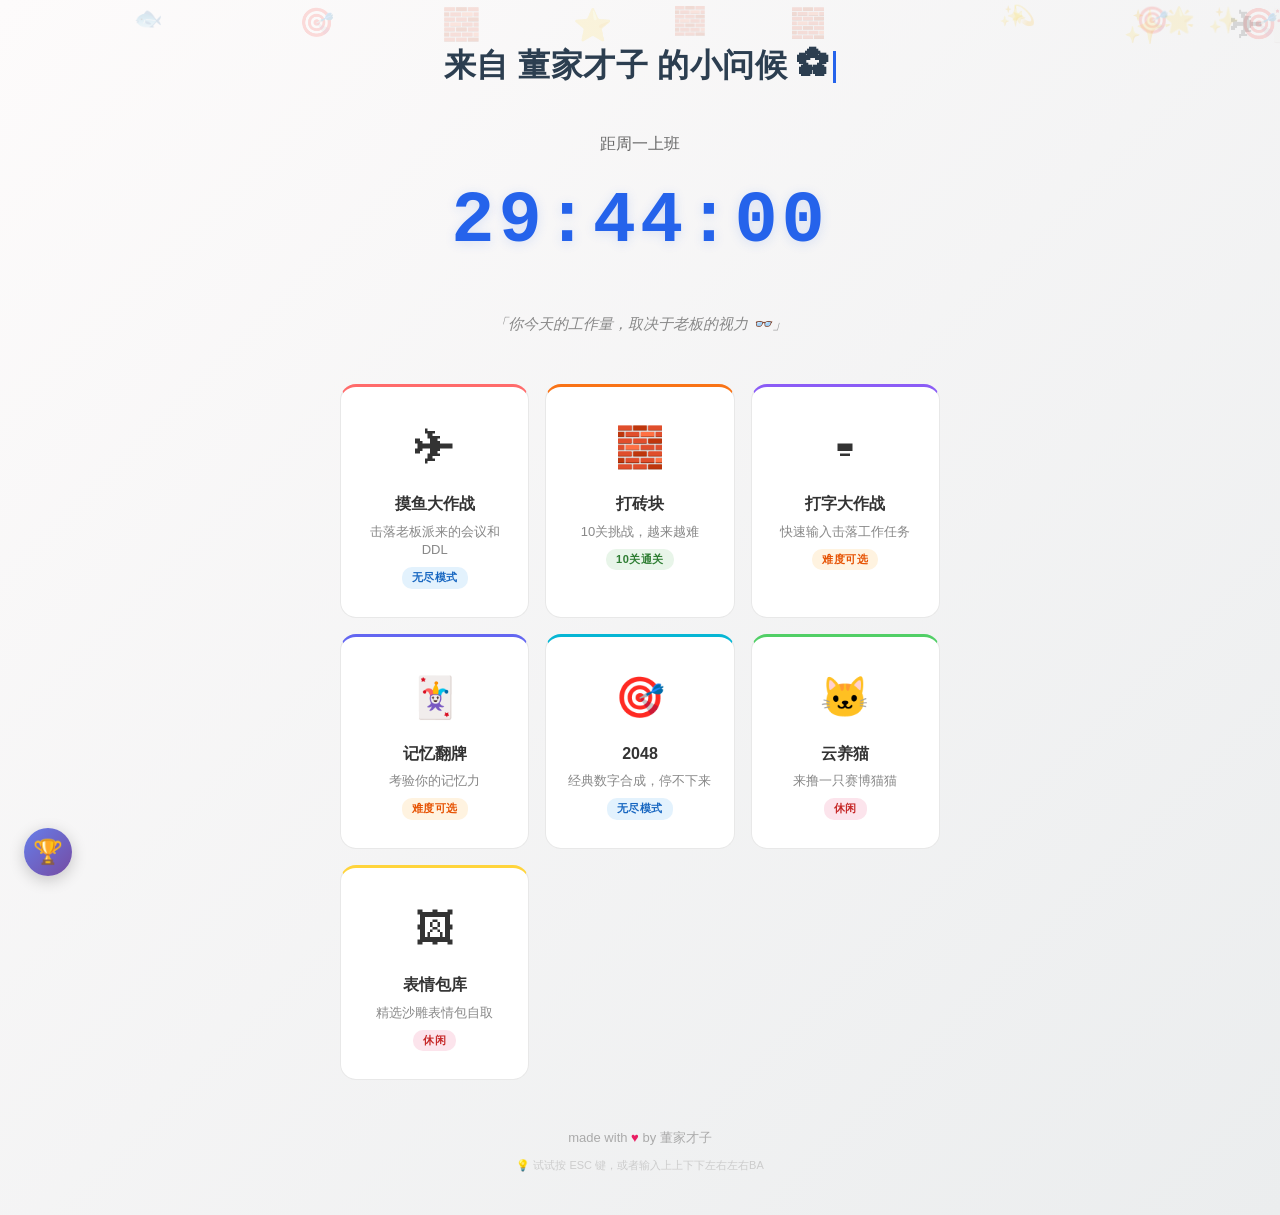
==== commit b92cbd21: "Add new games, achievements system, and fun easter eggs - Add 4 new games: block breaker (10 levels)" ====
--- a/index.html
+++ b/index.html
@@ -7,8 +7,12 @@
   <link rel="stylesheet" href="style.css">
 </head>
 <body class="home-body">
+  <div class="particle-bg" id="particleBg"></div>
+
   <div class="home-container">
-    <h1 class="greeting">来自 董家才子 的小问候 <span class="flower">✿</span></h1>
+    <h1 class="greeting">
+      <span id="typingText"></span><span class="typing-cursor"></span>
+    </h1>
 
     <div class="countdown-box">
       <p class="countdown-label" id="countdownLabel">距下班</p>
@@ -62,12 +66,86 @@
       </a>
     </nav>
 
+    <div class="streak-badge" id="streakBadge"></div>
+
     <footer class="home-footer">
       <p>made with <span class="heart">♥</span> by 董家才子</p>
+      <p class="footer-hint">💡 试试按 ESC 键，或者输入上上下下左右左右BA</p>
     </footer>
   </div>
 
+  <button class="achievement-panel-btn" onclick="toggleAchievementPanel()" title="查看成就">🏆</button>
+
+  <div class="achievement-panel" id="achievementPanel">
+    <button class="achievement-panel-close" onclick="toggleAchievementPanel()">✕</button>
+    <div class="achievement-panel-content">
+      <div class="achievement-panel-title">🏆 成就墙</div>
+      <div class="achievement-grid" id="achievementGrid"></div>
+    </div>
+  </div>
+
+  <script src="common.js"></script>
   <script>
+    // Typing effect
+    const fullText = '来自 董家才子 的小问候 ✿';
+    const typingEl = document.getElementById('typingText');
+    let charIdx = 0;
+    function typeChar() {
+      if (charIdx < fullText.length) {
+        typingEl.textContent += fullText[charIdx];
+        charIdx++;
+        setTimeout(typeChar, 80 + Math.random() * 60);
+      }
+    }
+    typeChar();
+
+    // Particles
+    const particleEmojis = ['🐟','✈','🧱','⌨','🃏','🎯','🐱','✨','💫','⭐','🌟'];
+    const bg = document.getElementById('particleBg');
+    for (let i = 0; i < 15; i++) {
+      const p = document.createElement('div');
+      p.className = 'particle';
+      p.textContent = particleEmojis[Math.floor(Math.random() * particleEmojis.length)];
+      p.style.left = Math.random() * 100 + '%';
+      p.style.animationDuration = (15 + Math.random() * 20) + 's';
+      p.style.animationDelay = -(Math.random() * 20) + 's';
+      p.style.fontSize = (18 + Math.random() * 20) + 'px';
+      bg.appendChild(p);
+    }
+
+    // Streak badge
+    const stats = getStats();
+    if (stats.streak && stats.streak > 1) {
+      document.getElementById('streakBadge').innerHTML =
+        `🔥 连续摸鱼 <strong>${stats.streak}</strong> 天`;
+    }
+
+    // Achievement panel
+    function toggleAchievementPanel() {
+      const panel = document.getElementById('achievementPanel');
+      panel.classList.toggle('show');
+      if (panel.classList.contains('show')) renderAchievements();
+    }
+
+    function renderAchievements() {
+      const stats = getStats();
+      const unlocked = stats.achievements || [];
+      const grid = document.getElementById('achievementGrid');
+      grid.innerHTML = '';
+      Object.entries(ACHIEVEMENTS).forEach(([id, a]) => {
+        const isUnlocked = unlocked.includes(id);
+        const item = document.createElement('div');
+        item.className = 'achievement-item' + (isUnlocked ? '' : ' locked');
+        item.innerHTML = `
+          <div class="achievement-item-icon">${isUnlocked ? a.icon : '🔒'}</div>
+          <div class="achievement-item-title">${isUnlocked ? a.title : '???'}</div>
+          <div class="achievement-item-desc">${a.desc}</div>
+        `;
+        grid.appendChild(item);
+      });
+    }
+
+    // Random quote
     const quotes = [
       "今天的你，也在努力假装很忙呢 ✨",
       "摸鱼不是偷懒，是灵魂的喘息 🐟",
@@ -78,11 +156,17 @@
       "打工是不可能打工的...啊不对，正在打工 🫠",
       "你的代码能跑，但你的灵魂在报错 👻",
       "生活不止眼前的bug，还有远方的摸鱼 🌈",
+      "摸鱼一时爽，一直摸鱼一直爽 🐟",
+      "你今天的工作量，取决于老板的视力 👓",
+      "不是在开会，就是在去开会的路上 🚶",
+      "代码千万行，摸鱼第一行 💻",
+      "人生苦短，我选摸鱼 🎣",
+      "别卷了，来玩个游戏吧 🎮",
     ];
-
     document.getElementById('funQuote').textContent =
       '「' + quotes[Math.floor(Math.random() * quotes.length)] + '」';
 
+    // Countdown
     function updateCountdown() {
       const now = new Date();
       const day = now.getDay();
@@ -120,6 +204,9 @@
 
     updateCountdown();
     setInterval(updateCountdown, 1000);
+
+    trackGamePlayed('index');
   </script>
 </body>
 </html>
+
--- a/style.css
+++ b/style.css
@@ -156,6 +156,22 @@
   color: #aaa;
 }
 
+.footer-hint {
+  margin-top: 8px;
+  font-size: 11px;
+  color: #ccc;
+}
+
+.streak-badge {
+  margin-bottom: 16px;
+  font-size: 14px;
+  color: #e65100;
+}
+
+.streak-badge strong {
+  font-size: 18px;
+}
+
 .heart {
   color: #e91e63;
   animation: beat 1.2s ease-in-out infinite;
@@ -630,3 +646,353 @@
   background: none;
   border: none;
 }
+
+/* === Achievement Toast === */
+.achievement-toast {
+  position: fixed;
+  bottom: 24px;
+  right: 24px;
+  background: linear-gradient(135deg, #667eea 0%, #764ba2 100%);
+  color: #fff;
+  padding: 14px 20px;
+  border-radius: 12px;
+  display: flex;
+  align-items: center;
+  gap: 14px;
+  box-shadow: 0 8px 32px rgba(0,0,0,0.3);
+  transform: translateX(120%);
+  transition: transform 0.4s cubic-bezier(0.68, -0.55, 0.265, 1.55);
+  z-index: 9999;
+  max-width: 320px;
+}
+
+.achievement-toast.show {
+  transform: translateX(0);
+}
+
+.achievement-icon {
+  font-size: 32px;
+}
+
+.achievement-label {
+  font-size: 11px;
+  opacity: 0.8;
+  margin-bottom: 2px;
+}
+
+.achievement-title {
+  font-size: 15px;
+  font-weight: 600;
+}
+
+/* === Boss Screen (Fake Excel) === */
+.boss-screen {
+  position: fixed;
+  inset: 0;
+  background: #217346;
+  z-index: 99999;
+  display: flex;
+  flex-direction: column;
+  font-family: 'Segoe UI', -apple-system, sans-serif;
+  transform: translateY(-100%);
+  transition: transform 0.3s ease;
+  overflow: hidden;
+}
+
+.boss-screen.show {
+  transform: translateY(0);
+}
+
+.boss-screen.slide-out {
+  transform: translateY(-100%);
+}
+
+.boss-titlebar {
+  background: #217346;
+  color: #fff;
+  padding: 6px 12px;
+  display: flex;
+  align-items: center;
+  gap: 8px;
+  font-size: 13px;
+}
+
+.boss-logo {
+  font-size: 16px;
+}
+
+.boss-filename {
+  flex: 1;
+}
+
+.boss-window-btns {
+  display: flex;
+  gap: 6px;
+}
+
+.boss-btn {
+  width: 28px;
+  height: 28px;
+  display: flex;
+  align-items: center;
+  justify-content: center;
+  background: rgba(255,255,255,0.1);
+  border-radius: 4px;
+  font-size: 12px;
+  cursor: pointer;
+}
+
+.boss-btn:last-child:hover {
+  background: #e81123;
+}
+
+.boss-toolbar {
+  background: #f3f2f1;
+  padding: 4px 12px;
+  display: flex;
+  gap: 20px;
+  font-size: 13px;
+  color: #444;
+  border-bottom: 1px solid #d0d0d0;
+}
+
+.boss-toolbar span {
+  cursor: pointer;
+}
+
+.boss-toolbar span:hover {
+  color: #217346;
+}
+
+.boss-formula-bar {
+  background: #fff;
+  padding: 4px 12px;
+  display: flex;
+  gap: 12px;
+  border-bottom: 1px solid #d0d0d0;
+  font-size: 13px;
+}
+
+.boss-cell-ref {
+  background: #f3f2f1;
+  padding: 2px 8px;
+  border: 1px solid #d0d0d0;
+  border-radius: 2px;
+  font-weight: 600;
+}
+
+.boss-formula {
+  color: #666;
+  font-family: 'Consolas', monospace;
+}
+
+.boss-sheet {
+  flex: 1;
+  overflow: auto;
+  background: #fff;
+}
+
+.boss-table {
+  width: 100%;
+  border-collapse: collapse;
+  font-size: 13px;
+}
+
+.boss-table td {
+  border: 1px solid #d4d4d4;
+  padding: 4px 8px;
+  min-width: 80px;
+}
+
+.boss-row-num {
+  background: #f3f2f1 !important;
+  color: #888;
+  text-align: center;
+  width: 32px !important;
+  min-width: 32px !important;
+}
+
+.boss-header-cell {
+  background: #217346 !important;
+  color: #fff;
+  font-weight: 600;
+}
+
+.boss-statusbar {
+  background: #217346;
+  color: #fff;
+  padding: 4px 12px;
+  display: flex;
+  justify-content: space-between;
+  font-size: 12px;
+}
+
+/* === Confetti Canvas === */
+.confetti-canvas {
+  position: fixed;
+  inset: 0;
+  pointer-events: none;
+  z-index: 99998;
+}
+
+/* === Particles === */
+.particle-bg {
+  position: fixed;
+  inset: 0;
+  pointer-events: none;
+  z-index: 0;
+  overflow: hidden;
+}
+
+.particle {
+  position: absolute;
+  font-size: 24px;
+  opacity: 0.15;
+  animation: floatUp linear infinite;
+}
+
+@keyframes floatUp {
+  0% {
+    transform: translateY(100vh) rotate(0deg);
+    opacity: 0;
+  }
+  10% {
+    opacity: 0.15;
+  }
+  90% {
+    opacity: 0.15;
+  }
+  100% {
+    transform: translateY(-100px) rotate(360deg);
+    opacity: 0;
+  }
+}
+
+.home-container {
+  position: relative;
+  z-index: 1;
+}
+
+/* === Typing Effect === */
+.typing-cursor {
+  display: inline-block;
+  width: 3px;
+  height: 1em;
+  background: #2563eb;
+  margin-left: 4px;
+  animation: blink 1s step-end infinite;
+  vertical-align: text-bottom;
+}
+
+@keyframes blink {
+  0%, 100% { opacity: 1; }
+  50% { opacity: 0; }
+}
+
+/* === Achievement Panel === */
+.achievement-panel-btn {
+  position: fixed;
+  bottom: 24px;
+  left: 24px;
+  width: 48px;
+  height: 48px;
+  border-radius: 50%;
+  background: linear-gradient(135deg, #667eea 0%, #764ba2 100%);
+  border: none;
+  color: #fff;
+  font-size: 24px;
+  cursor: pointer;
+  box-shadow: 0 4px 16px rgba(0,0,0,0.2);
+  z-index: 100;
+  transition: transform 0.2s;
+}
+
+.achievement-panel-btn:hover {
+  transform: scale(1.1);
+}
+
+.achievement-panel {
+  position: fixed;
+  inset: 0;
+  background: rgba(0,0,0,0.6);
+  display: flex;
+  align-items: center;
+  justify-content: center;
+  z-index: 9999;
+  opacity: 0;
+  pointer-events: none;
+  transition: opacity 0.3s;
+}
+
+.achievement-panel.show {
+  opacity: 1;
+  pointer-events: auto;
+}
+
+.achievement-panel-content {
+  background: #fff;
+  border-radius: 16px;
+  padding: 32px;
+  max-width: 500px;
+  width: 90%;
+  max-height: 70vh;
+  overflow-y: auto;
+}
+
+.achievement-panel-title {
+  font-size: 24px;
+  font-weight: 700;
+  margin-bottom: 24px;
+  color: #2c3e50;
+}
+
+.achievement-grid {
+  display: grid;
+  grid-template-columns: repeat(auto-fill, minmax(120px, 1fr));
+  gap: 12px;
+}
+
+.achievement-item {
+  background: #f8f9fa;
+  border-radius: 12px;
+  padding: 16px 12px;
+  text-align: center;
+  transition: transform 0.2s;
+}
+
+.achievement-item:hover {
+  transform: translateY(-2px);
+}
+
+.achievement-item.locked {
+  opacity: 0.4;
+  filter: grayscale(1);
+}
+
+.achievement-item-icon {
+  font-size: 36px;
+  margin-bottom: 8px;
+}
+
+.achievement-item-title {
+  font-size: 13px;
+  font-weight: 600;
+  margin-bottom: 4px;
+}
+
+.achievement-item-desc {
+  font-size: 11px;
+  color: #888;
+}
+
+.achievement-panel-close {
+  position: absolute;
+  top: 20px;
+  right: 24px;
+  font-size: 32px;
+  background: none;
+  border: none;
+  cursor: pointer;
+  color: #fff;
+}
+
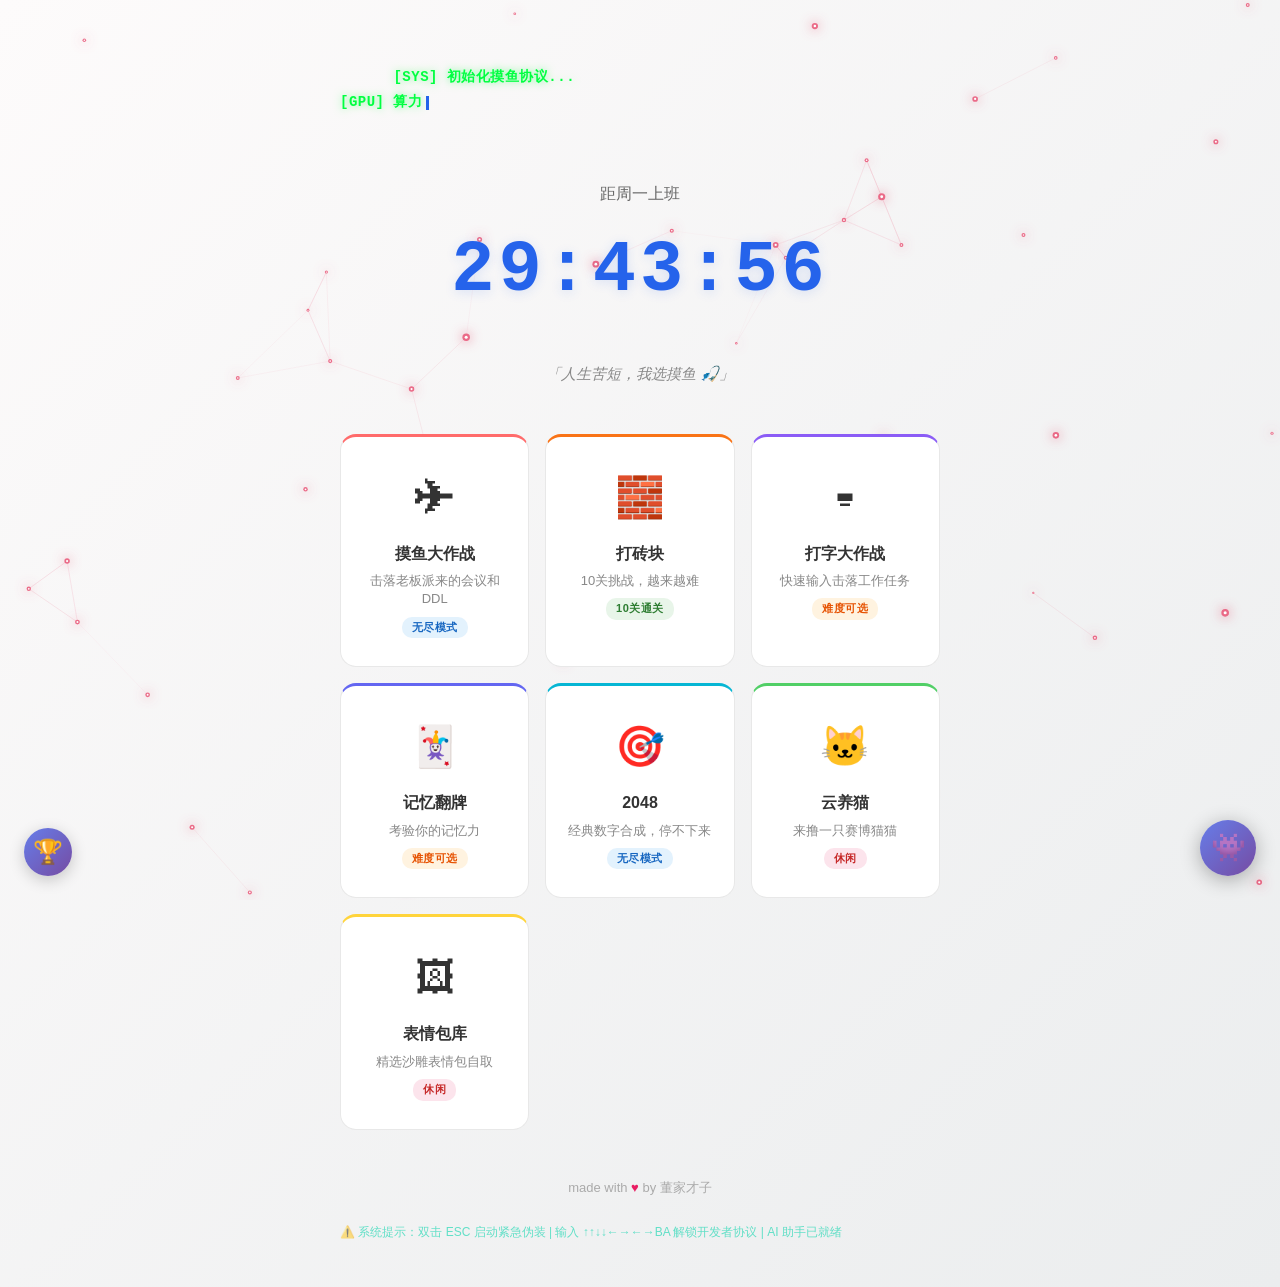
==== commit 2f1e1d44: "Major upgrade: 2026 AI cyberpunk theme with neural particles and AI assistant New Features: - Boss K" ====
--- a/index.html
+++ b/index.html
@@ -70,7 +70,11 @@
 
     <footer class="home-footer">
       <p>made with <span class="heart">♥</span> by 董家才子</p>
-      <p class="footer-hint">💡 试试按 ESC 键，或者输入上上下下左右左右BA</p>
+      <div class="marquee-wrap">
+        <div class="marquee-text">
+          <span>⚠️ 系统提示：双击 ESC 启动紧急伪装 | 输入 ↑↑↓↓←→←→BA 解锁开发者协议 | AI 助手已就绪</span>
+        </div>
+      </div>
     </footer>
   </div>
 
@@ -85,33 +89,47 @@
   </div>
 
   <script src="common.js"></script>
+  <script src="neural-bg.js"></script>
+  <script src="ai-assistant.js"></script>
   <script>
-    // Typing effect
-    const fullText = '来自 董家才子 的小问候 ✿';
-    const typingEl = document.getElementById('typingText');
-    let charIdx = 0;
-    function typeChar() {
-      if (charIdx < fullText.length) {
-        typingEl.textContent += fullText[charIdx];
+    // Terminal boot sequence typing effect
+    const bootLines = [
+      '[SYS] 初始化摸鱼协议...',
+      '[GPU] 算力调度就绪',
+      '[AI] 神经网络连接已建立',
+      '[SEC] 反老板检测系统启动',
+      '[OK] 所有模块加载完成',
+      '',
+      '[AI] 欢迎回来，董家才子 ✿',
+    ];
+
+    const terminalEl = document.getElementById('typingText');
+    let lineIdx = 0, charIdx = 0;
+
+    function typeLine() {
+      if (lineIdx >= bootLines.length) {
+        // 完成后切换为普通问候
+        setTimeout(() => {
+          terminalEl.parentElement.innerHTML = '<h1 class="greeting">来自 董家才子 的小问候 <span class="flower">✿</span></h1>';
+        }, 2000);
+        return;
+      }
+
+      const line = bootLines[lineIdx];
+      if (charIdx < line.length) {
+        terminalEl.textContent += line[charIdx];
         charIdx++;
-        setTimeout(typeChar, 80 + Math.random() * 60);
-      }
-    }
-    typeChar();
-
-    // Particles
-    const particleEmojis = ['🐟','✈','🧱','⌨','🃏','🎯','🐱','✨','💫','⭐','🌟'];
-    const bg = document.getElementById('particleBg');
-    for (let i = 0; i < 15; i++) {
-      const p = document.createElement('div');
-      p.className = 'particle';
-      p.textContent = particleEmojis[Math.floor(Math.random() * particleEmojis.length)];
-      p.style.left = Math.random() * 100 + '%';
-      p.style.animationDuration = (15 + Math.random() * 20) + 's';
-      p.style.animationDelay = -(Math.random() * 20) + 's';
-      p.style.fontSize = (18 + Math.random() * 20) + 'px';
-      bg.appendChild(p);
-    }
+        setTimeout(typeLine, 30 + Math.random() * 40);
+      } else {
+        terminalEl.textContent += '\n';
+        lineIdx++;
+        charIdx = 0;
+        setTimeout(typeLine, lineIdx === 6 ? 400 : 200);
+      }
+    }
+
+    terminalEl.parentElement.classList.add('terminal-text');
+    typeLine();
 
     // Streak badge
     const stats = getStats();
@@ -124,25 +142,11 @@
     function toggleAchievementPanel() {
       const panel = document.getElementById('achievementPanel');
       panel.classList.toggle('show');
-      if (panel.classList.contains('show')) renderAchievements();
-    }
-
-    function renderAchievements() {
-      const stats = getStats();
-      const unlocked = stats.achievements || [];
-      const grid = document.getElementById('achievementGrid');
-      grid.innerHTML = '';
-      Object.entries(ACHIEVEMENTS).forEach(([id, a]) => {
-        const isUnlocked = unlocked.includes(id);
-        const item = document.createElement('div');
-        item.className = 'achievement-item' + (isUnlocked ? '' : ' locked');
-        item.innerHTML = `
-          <div class="achievement-item-icon">${isUnlocked ? a.icon : '🔒'}</div>
-          <div class="achievement-item-title">${isUnlocked ? a.title : '???'}</div>
-          <div class="achievement-item-desc">${a.desc}</div>
-        `;
-        grid.appendChild(item);
-      });
+      if (panel.classList.contains('show')) {
+        const grid = document.getElementById('achievementGrid');
+        grid.className = 'chip-grid';
+        MoyuOS.Achievements.renderPanel(grid);
+      }
     }
 
     // Random quote
--- a/style.css
+++ b/style.css
@@ -39,6 +39,8 @@
   color: #2c3e50;
   margin-bottom: 40px;
   letter-spacing: 0.5px;
+  white-space: pre-wrap;
+  text-align: left;
 }
 
 .flower {
@@ -686,147 +688,6 @@
 }
 
 /* === Boss Screen (Fake Excel) === */
-.boss-screen {
-  position: fixed;
-  inset: 0;
-  background: #217346;
-  z-index: 99999;
-  display: flex;
-  flex-direction: column;
-  font-family: 'Segoe UI', -apple-system, sans-serif;
-  transform: translateY(-100%);
-  transition: transform 0.3s ease;
-  overflow: hidden;
-}
-
-.boss-screen.show {
-  transform: translateY(0);
-}
-
-.boss-screen.slide-out {
-  transform: translateY(-100%);
-}
-
-.boss-titlebar {
-  background: #217346;
-  color: #fff;
-  padding: 6px 12px;
-  display: flex;
-  align-items: center;
-  gap: 8px;
-  font-size: 13px;
-}
-
-.boss-logo {
-  font-size: 16px;
-}
-
-.boss-filename {
-  flex: 1;
-}
-
-.boss-window-btns {
-  display: flex;
-  gap: 6px;
-}
-
-.boss-btn {
-  width: 28px;
-  height: 28px;
-  display: flex;
-  align-items: center;
-  justify-content: center;
-  background: rgba(255,255,255,0.1);
-  border-radius: 4px;
-  font-size: 12px;
-  cursor: pointer;
-}
-
-.boss-btn:last-child:hover {
-  background: #e81123;
-}
-
-.boss-toolbar {
-  background: #f3f2f1;
-  padding: 4px 12px;
-  display: flex;
-  gap: 20px;
-  font-size: 13px;
-  color: #444;
-  border-bottom: 1px solid #d0d0d0;
-}
-
-.boss-toolbar span {
-  cursor: pointer;
-}
-
-.boss-toolbar span:hover {
-  color: #217346;
-}
-
-.boss-formula-bar {
-  background: #fff;
-  padding: 4px 12px;
-  display: flex;
-  gap: 12px;
-  border-bottom: 1px solid #d0d0d0;
-  font-size: 13px;
-}
-
-.boss-cell-ref {
-  background: #f3f2f1;
-  padding: 2px 8px;
-  border: 1px solid #d0d0d0;
-  border-radius: 2px;
-  font-weight: 600;
-}
-
-.boss-formula {
-  color: #666;
-  font-family: 'Consolas', monospace;
-}
-
-.boss-sheet {
-  flex: 1;
-  overflow: auto;
-  background: #fff;
-}
-
-.boss-table {
-  width: 100%;
-  border-collapse: collapse;
-  font-size: 13px;
-}
-
-.boss-table td {
-  border: 1px solid #d4d4d4;
-  padding: 4px 8px;
-  min-width: 80px;
-}
-
-.boss-row-num {
-  background: #f3f2f1 !important;
-  color: #888;
-  text-align: center;
-  width: 32px !important;
-  min-width: 32px !important;
-}
-
-.boss-header-cell {
-  background: #217346 !important;
-  color: #fff;
-  font-weight: 600;
-}
-
-.boss-statusbar {
-  background: #217346;
-  color: #fff;
-  padding: 4px 12px;
-  display: flex;
-  justify-content: space-between;
-  font-size: 12px;
-}
-
 /* === Confetti Canvas === */
 .confetti-canvas {
   position: fixed;
@@ -952,6 +813,12 @@
   gap: 12px;
 }
 
+.chip-grid {
+  display: grid;
+  grid-template-columns: repeat(auto-fill, minmax(90px, 1fr));
+  gap: 16px;
+}
+
 .achievement-item {
   background: #f8f9fa;
   border-radius: 12px;
@@ -996,3 +863,621 @@
   color: #fff;
 }
 
+/* ================================================================
+   Boss Key 2.0 — AI 数据分析看板
+   ================================================================ */
+.boss2-screen {
+  position: fixed;
+  inset: 0;
+  background: #0a0e1a;
+  z-index: 99999;
+  display: flex;
+  flex-direction: column;
+  font-family: 'SF Mono', 'Fira Code', 'Consolas', monospace;
+  opacity: 0;
+  pointer-events: none;
+  transition: opacity 0.3s ease;
+  overflow-y: auto;
+}
+
+.boss2-screen.show {
+  opacity: 1;
+  pointer-events: auto;
+  animation: glitchIn 0.3s ease;
+}
+
+.boss2-screen.glitch-out {
+  animation: glitchOut 0.3s ease forwards;
+}
+
+@keyframes glitchIn {
+  0% { opacity: 0; transform: translateX(-5px) skewX(-2deg); }
+  20% { opacity: 0.8; transform: translateX(3px) skewX(1deg); filter: hue-rotate(90deg); }
+  40% { opacity: 0.6; transform: translateX(-2px); filter: hue-rotate(0deg); }
+  60% { opacity: 0.9; transform: translateX(1px) skewX(-0.5deg); }
+  100% { opacity: 1; transform: translateX(0); }
+}
+
+@keyframes glitchOut {
+  0% { opacity: 1; }
+  20% { transform: translateX(5px) skewX(2deg); filter: hue-rotate(90deg); }
+  40% { opacity: 0.7; transform: translateX(-3px); }
+  60% { opacity: 0.4; transform: translateX(2px) skewX(-1deg); filter: hue-rotate(180deg); }
+  100% { opacity: 0; transform: translateX(0); }
+}
+
+.boss2-header {
+  display: flex;
+  align-items: center;
+  padding: 12px 24px;
+  background: rgba(0, 212, 170, 0.05);
+  border-bottom: 1px solid rgba(0, 212, 170, 0.2);
+  gap: 12px;
+}
+
+.boss2-logo {
+  font-size: 20px;
+  color: #00d4aa;
+  animation: pulse 2s ease-in-out infinite;
+}
+
+@keyframes pulse {
+  0%, 100% { opacity: 1; }
+  50% { opacity: 0.5; }
+}
+
+.boss2-title {
+  flex: 1;
+  font-size: 14px;
+  color: #00d4aa;
+  font-weight: 600;
+}
+
+.boss2-time {
+  font-size: 13px;
+  color: rgba(0, 212, 170, 0.6);
+}
+
+.boss2-body {
+  flex: 1;
+  padding: 24px;
+  display: flex;
+  flex-direction: column;
+  gap: 24px;
+}
+
+.boss2-kpis {
+  display: grid;
+  grid-template-columns: repeat(4, 1fr);
+  gap: 16px;
+}
+
+.boss2-kpi {
+  background: rgba(0, 212, 170, 0.05);
+  border: 1px solid rgba(0, 212, 170, 0.2);
+  border-radius: 8px;
+  padding: 16px;
+  text-align: center;
+}
+
+.boss2-kpi-label {
+  font-size: 11px;
+  color: rgba(0, 212, 170, 0.6);
+  text-transform: uppercase;
+  margin-bottom: 8px;
+  letter-spacing: 1px;
+}
+
+.boss2-kpi-val {
+  font-size: 28px;
+  font-weight: 700;
+  color: #00d4aa;
+  text-shadow: 0 0 12px rgba(0, 212, 170, 0.5);
+}
+
+.boss2-chart-wrap {
+  background: rgba(0, 212, 170, 0.03);
+  border: 1px solid rgba(0, 212, 170, 0.15);
+  border-radius: 8px;
+  padding: 16px;
+}
+
+.boss2-chart-title {
+  font-size: 12px;
+  color: rgba(0, 212, 170, 0.7);
+  margin-bottom: 12px;
+}
+
+#boss2Chart {
+  width: 100%;
+  height: auto;
+  max-height: 200px;
+}
+
+.boss2-progress-wrap {
+  background: rgba(0, 212, 170, 0.03);
+  border: 1px solid rgba(0, 212, 170, 0.15);
+  border-radius: 8px;
+  padding: 16px;
+}
+
+.boss2-progress-label {
+  font-size: 12px;
+  color: rgba(0, 212, 170, 0.7);
+  margin-bottom: 8px;
+}
+
+.boss2-progress-bar {
+  height: 8px;
+  background: rgba(0, 212, 170, 0.1);
+  border-radius: 4px;
+  overflow: hidden;
+}
+
+.boss2-progress-fill {
+  height: 100%;
+  background: linear-gradient(90deg, #00d4aa, #00ff88);
+  border-radius: 4px;
+  transition: width 1.5s ease;
+  box-shadow: 0 0 12px rgba(0, 212, 170, 0.5);
+}
+
+.boss2-progress-val {
+  font-size: 11px;
+  color: #00d4aa;
+  margin-top: 6px;
+  text-align: right;
+}
+
+.boss2-table-wrap {
+  background: rgba(0, 212, 170, 0.03);
+  border: 1px solid rgba(0, 212, 170, 0.15);
+  border-radius: 8px;
+  padding: 16px;
+  overflow-x: auto;
+}
+
+.boss2-table {
+  width: 100%;
+  border-collapse: collapse;
+  font-size: 12px;
+}
+
+.boss2-table th {
+  text-align: left;
+  padding: 8px 12px;
+  color: rgba(0, 212, 170, 0.6);
+  border-bottom: 1px solid rgba(0, 212, 170, 0.2);
+  font-weight: 600;
+  text-transform: uppercase;
+  font-size: 10px;
+  letter-spacing: 1px;
+}
+
+.boss2-table td {
+  padding: 8px 12px;
+  color: #ccc;
+  border-bottom: 1px solid rgba(0, 212, 170, 0.08);
+}
+
+/* ================================================================
+   Neural Canvas Background
+   ================================================================ */
+.neural-canvas {
+  position: fixed;
+  inset: 0;
+  width: 100%;
+  height: 100%;
+  pointer-events: none;
+  z-index: 0;
+}
+
+/* ================================================================
+   Holographic Achievement Popup
+   ================================================================ */
+.holo-overlay {
+  position: fixed;
+  inset: 0;
+  background: rgba(0, 0, 0, 0.75);
+  backdrop-filter: blur(4px);
+  display: flex;
+  align-items: center;
+  justify-content: center;
+  z-index: 99999;
+  opacity: 0;
+  pointer-events: none;
+  transition: opacity 0.4s ease;
+}
+
+.holo-overlay.show {
+  opacity: 1;
+  pointer-events: auto;
+}
+
+.holo-card {
+  position: relative;
+  background: #0a0e1a;
+  border: 2px solid #00d4aa;
+  border-radius: 16px;
+  padding: 40px 48px;
+  text-align: center;
+  box-shadow: 0 0 40px rgba(0, 212, 170, 0.4), inset 0 0 40px rgba(0, 212, 170, 0.1);
+  max-width: 320px;
+  overflow: hidden;
+  animation: holoCardIn 0.5s ease;
+}
+
+@keyframes holoCardIn {
+  0% { transform: scale(0.5) rotateY(90deg); opacity: 0; }
+  50% { transform: scale(1.1) rotateY(-10deg); }
+  100% { transform: scale(1) rotateY(0deg); opacity: 1; }
+}
+
+.holo-scanline {
+  position: absolute;
+  inset: 0;
+  background: repeating-linear-gradient(
+    0deg,
+    transparent,
+    transparent 2px,
+    rgba(0, 212, 170, 0.03) 2px,
+    rgba(0, 212, 170, 0.03) 4px
+  );
+  pointer-events: none;
+}
+
+.holo-scanline::after {
+  content: '';
+  position: absolute;
+  top: -100%;
+  left: 0;
+  right: 0;
+  height: 100%;
+  background: linear-gradient(180deg, transparent, rgba(0, 212, 170, 0.15), transparent);
+  animation: scanDown 2s linear infinite;
+}
+
+@keyframes scanDown {
+  0% { top: -100%; }
+  100% { top: 100%; }
+}
+
+.holo-badge {
+  margin-bottom: 20px;
+  animation: breathe 2s ease-in-out infinite;
+}
+
+@keyframes breathe {
+  0%, 100% { filter: drop-shadow(0 0 8px rgba(0, 212, 170, 0.5)); }
+  50% { filter: drop-shadow(0 0 16px rgba(0, 212, 170, 0.8)); }
+}
+
+.holo-label {
+  font-size: 11px;
+  color: rgba(0, 212, 170, 0.6);
+  text-transform: uppercase;
+  letter-spacing: 2px;
+  margin-bottom: 12px;
+}
+
+.holo-title {
+  font-size: 22px;
+  font-weight: 700;
+  color: #fff;
+  margin-bottom: 8px;
+  text-shadow: 0 0 12px rgba(0, 212, 170, 0.5);
+}
+
+.holo-desc {
+  font-size: 13px;
+  color: rgba(255, 255, 255, 0.6);
+}
+
+/* ================================================================
+   Chip Badge (Achievement Panel)
+   ================================================================ */
+.chip-badge {
+  text-align: center;
+  transition: transform 0.2s;
+}
+
+.chip-badge:hover {
+  transform: translateY(-2px);
+}
+
+.chip-badge.locked svg {
+  filter: grayscale(1) brightness(0.5);
+}
+
+.chip-badge.unlocked svg {
+  filter: drop-shadow(0 0 6px rgba(0, 212, 170, 0.4));
+}
+
+.chip-badge.unlocked .chip-glow {
+  animation: chipBreathe 2s ease-in-out infinite;
+}
+
+@keyframes chipBreathe {
+  0%, 100% { opacity: 0.3; }
+  50% { opacity: 0.8; }
+}
+
+.chip-title {
+  font-size: 12px;
+  font-weight: 600;
+  margin-top: 6px;
+  color: #333;
+}
+
+.chip-desc {
+  font-size: 10px;
+  color: #888;
+  margin-top: 2px;
+}
+
+/* ================================================================
+   AI Assistant
+   ================================================================ */
+.ai-bubble {
+  position: fixed;
+  right: 24px;
+  bottom: 24px;
+  width: 56px;
+  height: 56px;
+  border-radius: 50%;
+  background: linear-gradient(135deg, #667eea 0%, #764ba2 100%);
+  display: flex;
+  align-items: center;
+  justify-content: center;
+  cursor: pointer;
+  box-shadow: 0 4px 20px rgba(0, 0, 0, 0.3);
+  z-index: 1000;
+  transition: transform 0.2s, opacity 0.3s;
+  user-select: none;
+  touch-action: none;
+}
+
+.ai-bubble:hover {
+  transform: scale(1.1);
+}
+
+.ai-bubble.hidden {
+  opacity: 0;
+  pointer-events: none;
+}
+
+.ai-bubble-icon {
+  font-size: 28px;
+}
+
+.ai-panel {
+  position: fixed;
+  right: 24px;
+  bottom: 24px;
+  width: 340px;
+  max-height: 480px;
+  background: #0a0e1a;
+  border: 1px solid rgba(0, 212, 170, 0.3);
+  border-radius: 16px;
+  display: flex;
+  flex-direction: column;
+  box-shadow: 0 8px 32px rgba(0, 0, 0, 0.4);
+  z-index: 1000;
+  opacity: 0;
+  transform: translateY(20px) scale(0.95);
+  pointer-events: none;
+  transition: opacity 0.3s, transform 0.3s;
+}
+
+.ai-panel.show {
+  opacity: 1;
+  transform: translateY(0) scale(1);
+  pointer-events: auto;
+}
+
+.ai-panel-header {
+  display: flex;
+  align-items: center;
+  justify-content: space-between;
+  padding: 12px 16px;
+  border-bottom: 1px solid rgba(0, 212, 170, 0.2);
+}
+
+.ai-panel-title {
+  font-size: 14px;
+  font-weight: 600;
+  color: #00d4aa;
+}
+
+.ai-panel-close {
+  background: none;
+  border: none;
+  color: rgba(0, 212, 170, 0.5);
+  font-size: 18px;
+  cursor: pointer;
+  padding: 0;
+  width: 24px;
+  height: 24px;
+  display: flex;
+  align-items: center;
+  justify-content: center;
+}
+
+.ai-panel-close:hover {
+  color: #00d4aa;
+}
+
+.ai-panel-body {
+  flex: 1;
+  overflow-y: auto;
+  padding: 16px;
+  display: flex;
+  flex-direction: column;
+  gap: 12px;
+  min-height: 200px;
+  max-height: 320px;
+}
+
+.ai-msg {
+  padding: 10px 14px;
+  border-radius: 12px;
+  font-size: 13px;
+  line-height: 1.5;
+  max-width: 85%;
+}
+
+.ai-msg-system {
+  background: rgba(0, 212, 170, 0.08);
+  color: rgba(0, 212, 170, 0.8);
+  align-self: flex-start;
+  font-size: 12px;
+}
+
+.ai-msg-ai {
+  background: rgba(102, 126, 234, 0.15);
+  color: #ddd;
+  align-self: flex-start;
+  border: 1px solid rgba(102, 126, 234, 0.2);
+}
+
+.ai-panel-footer {
+  padding: 12px 16px;
+  border-top: 1px solid rgba(0, 212, 170, 0.2);
+}
+
+.ai-panel-btn {
+  width: 100%;
+  padding: 10px;
+  background: linear-gradient(135deg, rgba(0, 212, 170, 0.2), rgba(0, 255, 136, 0.2));
+  border: 1px solid rgba(0, 212, 170, 0.4);
+  border-radius: 8px;
+  color: #00d4aa;
+  font-size: 13px;
+  font-weight: 600;
+  cursor: pointer;
+  transition: all 0.2s;
+}
+
+.ai-panel-btn:hover {
+  background: linear-gradient(135deg, rgba(0, 212, 170, 0.3), rgba(0, 255, 136, 0.3));
+  box-shadow: 0 0 12px rgba(0, 212, 170, 0.3);
+}
+
+.ai-auto-popup {
+  position: fixed;
+  right: 24px;
+  bottom: 96px;
+  background: #0a0e1a;
+  border: 1px solid rgba(0, 212, 170, 0.3);
+  border-radius: 12px;
+  padding: 12px 16px;
+  display: flex;
+  align-items: flex-start;
+  gap: 10px;
+  max-width: 300px;
+  box-shadow: 0 4px 20px rgba(0, 0, 0, 0.3);
+  z-index: 999;
+  opacity: 0;
+  transform: translateY(10px);
+  pointer-events: none;
+  transition: opacity 0.3s, transform 0.3s;
+}
+
+.ai-auto-popup.show {
+  opacity: 1;
+  transform: translateY(0);
+  pointer-events: auto;
+}
+
+.ai-auto-icon {
+  font-size: 20px;
+  flex-shrink: 0;
+}
+
+.ai-auto-text {
+  font-size: 13px;
+  color: #ddd;
+  line-height: 1.5;
+}
+
+/* ================================================================
+   Marquee Hint (Bottom)
+   ================================================================ */
+.marquee-wrap {
+  margin-top: 24px;
+  overflow: hidden;
+  position: relative;
+  height: 24px;
+}
+
+.marquee-text {
+  position: absolute;
+  white-space: nowrap;
+  font-size: 12px;
+  color: rgba(0, 212, 170, 0.6);
+  animation: marqueeScroll 20s linear infinite;
+}
+
+@keyframes marqueeScroll {
+  0% { transform: translateX(100%); }
+  100% { transform: translateX(-100%); }
+}
+
+.marquee-text span {
+  animation: marqueeBlink 3s ease-in-out infinite;
+}
+
+@keyframes marqueeBlink {
+  0%, 100% { opacity: 1; }
+  50% { opacity: 0.4; }
+}
+
+/* ================================================================
+   Terminal Typing Effect
+   ================================================================ */
+.terminal-text {
+  font-family: 'SF Mono', 'Fira Code', 'Consolas', monospace;
+  color: #00ff41;
+  font-size: 14px;
+  line-height: 1.8;
+  text-shadow: 0 0 8px rgba(0, 255, 65, 0.5);
+}
+
+.terminal-line {
+  opacity: 0;
+  animation: terminalFadeIn 0.3s ease forwards;
+}
+
+@keyframes terminalFadeIn {
+  to { opacity: 1; }
+}
+
+.terminal-cursor {
+  display: inline-block;
+  width: 8px;
+  height: 16px;
+  background: #00ff41;
+  animation: terminalBlink 1s step-end infinite;
+  vertical-align: text-bottom;
+  margin-left: 4px;
+}
+
+@keyframes terminalBlink {
+  0%, 100% { opacity: 1; }
+  50% { opacity: 0; }
+}
+
+/* ================================================================
+   Chromatic Aberration (Screen Shake Enhancement)
+   ================================================================ */
+.chromatic-shake {
+  animation: chromaticShift 0.15s ease;
+}
+
+@keyframes chromaticShift {
+  0%, 100% { filter: none; }
+  25% { filter: drop-shadow(2px 0 0 rgba(255, 0, 0, 0.5)) drop-shadow(-2px 0 0 rgba(0, 100, 255, 0.5)); }
+  75% { filter: drop-shadow(-2px 0 0 rgba(255, 0, 0, 0.5)) drop-shadow(2px 0 0 rgba(0, 100, 255, 0.5)); }
+}
+
+
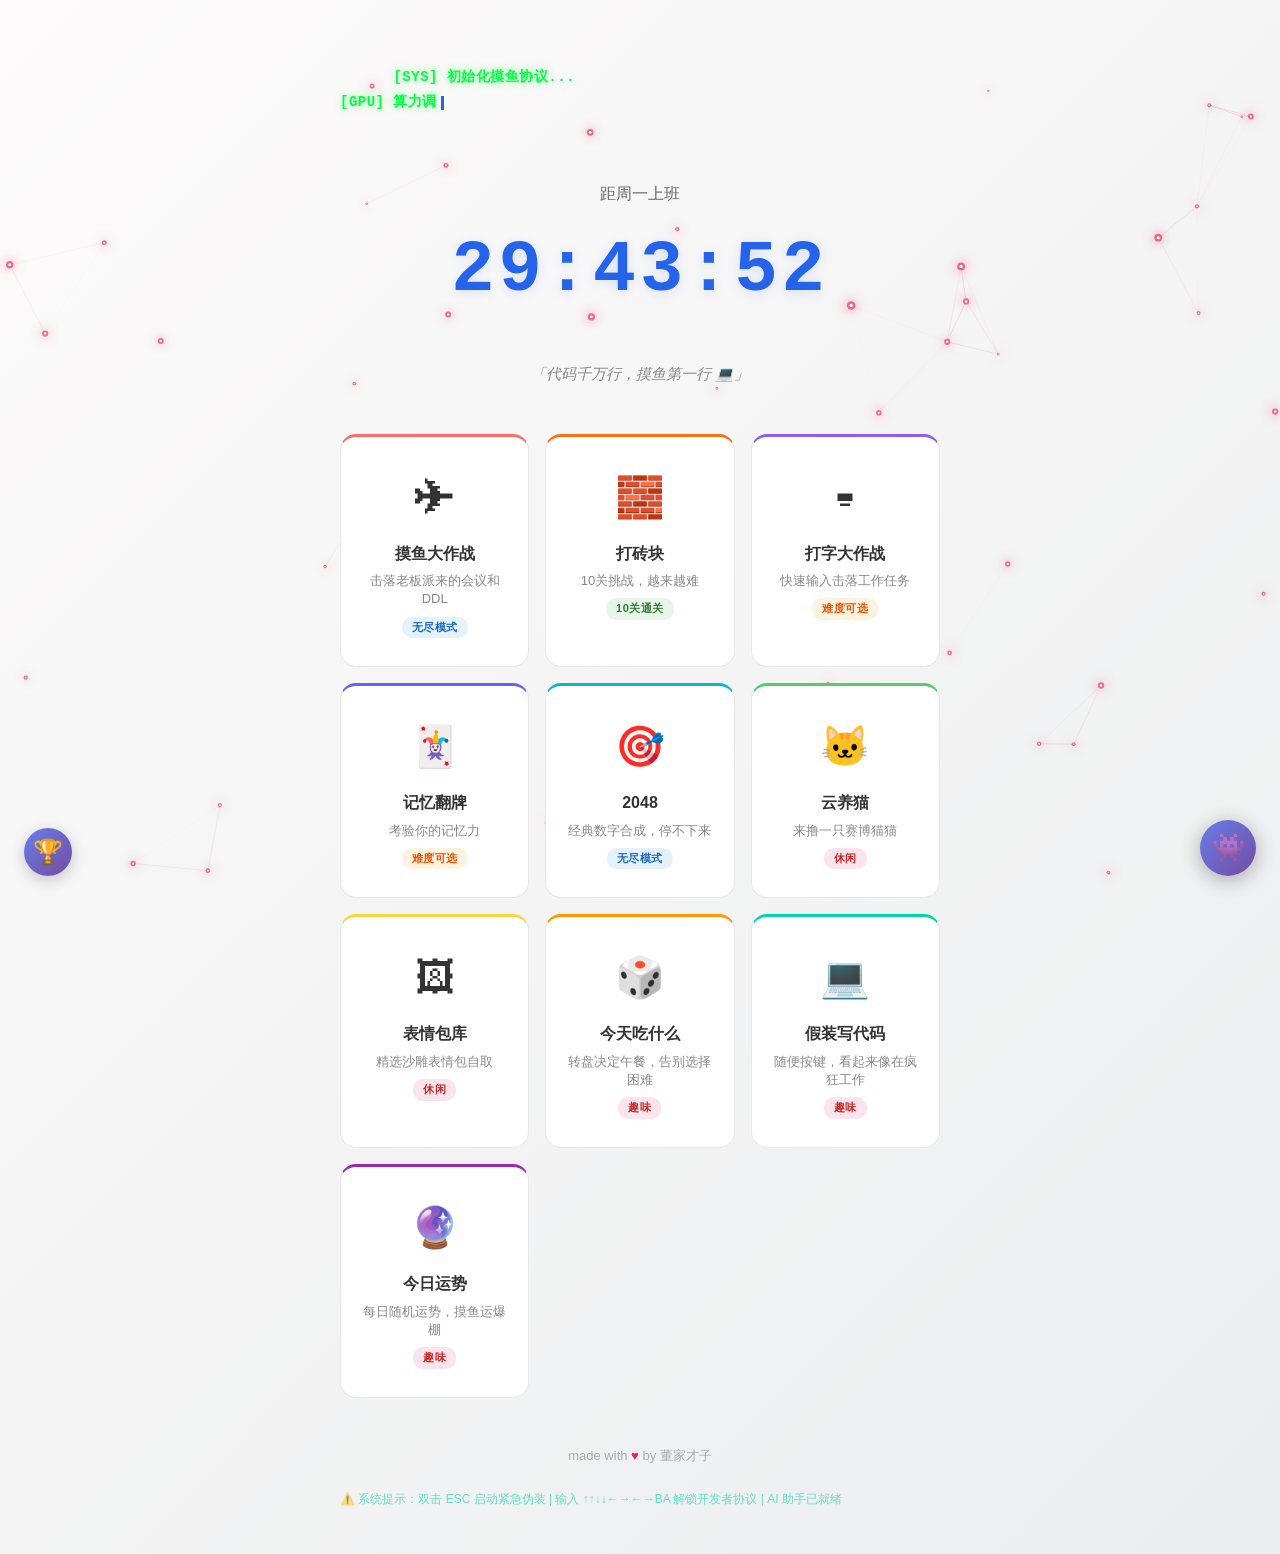
==== commit 599d8650: "Add 3 fun utility modules: food wheel, fake coding, daily fortune - food.html: Spinning wheel to dec" ====
--- a/index.html
+++ b/index.html
@@ -63,6 +63,24 @@
         <span class="card-title">表情包库</span>
         <span class="card-desc">精选沙雕表情包自取</span>
         <span class="card-tag tag-casual">休闲</span>
+      </a>
+      <a href="food.html" class="card card-food">
+        <span class="card-icon">🎲</span>
+        <span class="card-title">今天吃什么</span>
+        <span class="card-desc">转盘决定午餐，告别选择困难</span>
+        <span class="card-tag tag-casual">趣味</span>
+      </a>
+      <a href="code.html" class="card card-code">
+        <span class="card-icon">💻</span>
+        <span class="card-title">假装写代码</span>
+        <span class="card-desc">随便按键，看起来像在疯狂工作</span>
+        <span class="card-tag tag-casual">趣味</span>
+      </a>
+      <a href="fortune.html" class="card card-fortune">
+        <span class="card-icon">🔮</span>
+        <span class="card-title">今日运势</span>
+        <span class="card-desc">每日随机运势，摸鱼运爆棚</span>
+        <span class="card-tag tag-casual">趣味</span>
       </a>
     </nav>
 
--- a/style.css
+++ b/style.css
@@ -86,10 +86,10 @@
 /* === Card Nav === */
 .card-nav {
   display: grid;
-  grid-template-columns: repeat(auto-fit, minmax(180px, 1fr));
+  grid-template-columns: repeat(auto-fit, minmax(160px, 1fr));
   gap: 16px;
   margin-bottom: 48px;
-  max-width: 680px;
+  max-width: 760px;
   margin-left: auto;
   margin-right: auto;
 }
@@ -151,6 +151,9 @@
 .card-2048 { border-top: 3px solid #06b6d4; }
 .card-pet { border-top: 3px solid #51cf66; }
 .card-gallery { border-top: 3px solid #ffd43b; }
+.card-food { border-top: 3px solid #ff9800; }
+.card-code { border-top: 3px solid #00d4aa; }
+.card-fortune { border-top: 3px solid #9c27b0; }
 
 /* === Footer === */
 .home-footer {
@@ -1481,3 +1484,436 @@
 }
 
 
+/* ================================================================
+   Food Wheel (今天吃什么)
+   ================================================================ */
+.food-body {
+  background: linear-gradient(135deg, #fff5e6 0%, #ffe4cc 100%);
+}
+
+.food-container {
+  flex: 1;
+  display: flex;
+  flex-direction: column;
+  align-items: center;
+  justify-content: center;
+  padding: 32px 20px;
+  gap: 32px;
+}
+
+.food-wheel-wrap {
+  position: relative;
+  width: 320px;
+  height: 320px;
+}
+
+.food-wheel {
+  width: 100%;
+  height: 100%;
+  border-radius: 50%;
+  border: 6px solid #ff9800;
+  box-shadow: 0 8px 32px rgba(255, 152, 0, 0.3);
+  position: relative;
+  transition: transform 4s cubic-bezier(0.17, 0.67, 0.12, 0.99);
+  overflow: hidden;
+}
+
+.wheel-section {
+  position: absolute;
+  width: 50%;
+  height: 50%;
+  display: flex;
+  align-items: center;
+  justify-content: center;
+  font-size: 20px;
+  font-weight: 600;
+  transform-origin: 100% 100%;
+}
+
+.wheel-section[data-index="0"] { background: #fff3e0; transform: rotate(0deg) skewY(-45deg); }
+.wheel-section[data-index="1"] { background: #ffe0b2; transform: rotate(45deg) skewY(-45deg); }
+.wheel-section[data-index="2"] { background: #ffcc80; transform: rotate(90deg) skewY(-45deg); }
+.wheel-section[data-index="3"] { background: #ffb74d; transform: rotate(135deg) skewY(-45deg); }
+.wheel-section[data-index="4"] { background: #ffa726; transform: rotate(180deg) skewY(-45deg); color: #fff; }
+.wheel-section[data-index="5"] { background: #ff9800; transform: rotate(225deg) skewY(-45deg); color: #fff; }
+.wheel-section[data-index="6"] { background: #fb8c00; transform: rotate(270deg) skewY(-45deg); color: #fff; }
+.wheel-section[data-index="7"] { background: #f57c00; transform: rotate(315deg) skewY(-45deg); color: #fff; }
+
+.wheel-pointer {
+  position: absolute;
+  top: -20px;
+  left: 50%;
+  transform: translateX(-50%);
+  font-size: 32px;
+  color: #ff5722;
+  text-shadow: 0 2px 8px rgba(255, 87, 34, 0.5);
+  z-index: 10;
+}
+
+.food-btn {
+  padding: 16px 48px;
+  font-size: 20px;
+  font-weight: 700;
+  color: #fff;
+  background: linear-gradient(135deg, #ff9800 0%, #ff5722 100%);
+  border: none;
+  border-radius: 32px;
+  cursor: pointer;
+  box-shadow: 0 4px 16px rgba(255, 87, 34, 0.4);
+  transition: all 0.2s;
+}
+
+.food-btn:hover:not(:disabled) {
+  transform: translateY(-2px);
+  box-shadow: 0 6px 24px rgba(255, 87, 34, 0.5);
+}
+
+.food-btn:disabled {
+  opacity: 0.6;
+  cursor: not-allowed;
+}
+
+.food-result {
+  text-align: center;
+  animation: resultFadeIn 0.5s ease;
+}
+
+.food-result.hidden {
+  display: none;
+}
+
+@keyframes resultFadeIn {
+  from { opacity: 0; transform: scale(0.8); }
+  to { opacity: 1; transform: scale(1); }
+}
+
+.food-result-icon {
+  font-size: 64px;
+  margin-bottom: 12px;
+}
+
+.food-result-text {
+  font-size: 32px;
+  font-weight: 700;
+  color: #ff5722;
+  margin-bottom: 16px;
+}
+
+.food-btn-small {
+  padding: 10px 24px;
+  font-size: 14px;
+  color: #ff5722;
+  background: transparent;
+  border: 2px solid #ff5722;
+  border-radius: 20px;
+  cursor: pointer;
+  transition: all 0.2s;
+}
+
+.food-btn-small:hover {
+  background: #ff5722;
+  color: #fff;
+}
+
+.food-tips {
+  text-align: center;
+  color: #888;
+  font-size: 14px;
+  line-height: 1.8;
+}
+
+/* ================================================================
+   Code Editor (假装写代码)
+   ================================================================ */
+.code-body {
+  background: #1e1e1e;
+}
+
+.code-container {
+  flex: 1;
+  display: flex;
+  flex-direction: column;
+  padding: 20px;
+  gap: 20px;
+  max-width: 900px;
+  margin: 0 auto;
+  width: 100%;
+}
+
+.code-stats {
+  display: grid;
+  grid-template-columns: repeat(3, 1fr);
+  gap: 16px;
+}
+
+.code-stat {
+  background: rgba(255, 255, 255, 0.05);
+  border: 1px solid rgba(0, 212, 170, 0.2);
+  border-radius: 8px;
+  padding: 16px;
+  text-align: center;
+}
+
+.code-stat-label {
+  font-size: 12px;
+  color: rgba(0, 212, 170, 0.6);
+  text-transform: uppercase;
+  letter-spacing: 1px;
+  margin-bottom: 8px;
+}
+
+.code-stat-value {
+  font-size: 28px;
+  font-weight: 700;
+  color: #00d4aa;
+  font-family: 'SF Mono', 'Fira Code', monospace;
+}
+
+.code-editor {
+  flex: 1;
+  background: #0d1117;
+  border: 1px solid rgba(0, 212, 170, 0.2);
+  border-radius: 8px;
+  display: flex;
+  overflow: auto;
+  min-height: 400px;
+  max-height: 600px;
+}
+
+.code-line-numbers {
+  background: rgba(0, 0, 0, 0.3);
+  color: rgba(255, 255, 255, 0.3);
+  padding: 16px 12px;
+  font-family: 'SF Mono', 'Fira Code', 'Consolas', monospace;
+  font-size: 14px;
+  line-height: 1.6;
+  text-align: right;
+  user-select: none;
+  min-width: 50px;
+}
+
+.code-content {
+  flex: 1;
+  padding: 16px;
+  color: #e6edf3;
+  font-family: 'SF Mono', 'Fira Code', 'Consolas', monospace;
+  font-size: 14px;
+  line-height: 1.6;
+  margin: 0;
+  white-space: pre-wrap;
+  word-break: break-all;
+}
+
+.code-hint {
+  text-align: center;
+  color: rgba(255, 255, 255, 0.5);
+  font-size: 14px;
+  line-height: 1.8;
+}
+
+.code-btn {
+  padding: 12px 32px;
+  font-size: 16px;
+  font-weight: 600;
+  color: #0d1117;
+  background: linear-gradient(135deg, #00d4aa 0%, #00ff88 100%);
+  border: none;
+  border-radius: 8px;
+  cursor: pointer;
+  align-self: center;
+  transition: all 0.2s;
+}
+
+.code-btn:hover {
+  transform: translateY(-2px);
+  box-shadow: 0 4px 16px rgba(0, 212, 170, 0.4);
+}
+
+.code-body .page-header {
+  background: rgba(0, 0, 0, 0.3);
+  border-color: rgba(0, 212, 170, 0.2);
+}
+
+.code-body .page-title {
+  color: #00d4aa;
+}
+
+.code-body .back-link {
+  color: rgba(0, 212, 170, 0.6);
+}
+
+.code-body .page-footer {
+  color: rgba(255, 255, 255, 0.3);
+}
+
+/* ================================================================
+   Fortune (今日运势)
+   ================================================================ */
+.fortune-body {
+  background: linear-gradient(135deg, #667eea 0%, #764ba2 100%);
+}
+
+.fortune-container {
+  flex: 1;
+  display: flex;
+  flex-direction: column;
+  align-items: center;
+  padding: 32px 20px;
+  gap: 24px;
+  max-width: 600px;
+  margin: 0 auto;
+  width: 100%;
+}
+
+.fortune-date {
+  font-size: 18px;
+  font-weight: 600;
+  color: rgba(255, 255, 255, 0.9);
+  text-shadow: 0 2px 8px rgba(0, 0, 0, 0.2);
+}
+
+.fortune-card {
+  width: 100%;
+  background: rgba(255, 255, 255, 0.1);
+  backdrop-filter: blur(10px);
+  border: 1px solid rgba(255, 255, 255, 0.2);
+  border-radius: 16px;
+  padding: 32px;
+  box-shadow: 0 8px 32px rgba(0, 0, 0, 0.2);
+}
+
+.fortune-overall {
+  text-align: center;
+  margin-bottom: 32px;
+  padding-bottom: 24px;
+  border-bottom: 1px solid rgba(255, 255, 255, 0.1);
+}
+
+.fortune-overall-label {
+  font-size: 14px;
+  color: rgba(255, 255, 255, 0.6);
+  text-transform: uppercase;
+  letter-spacing: 2px;
+  margin-bottom: 12px;
+}
+
+.fortune-overall-stars {
+  font-size: 32px;
+  color: #ffd700;
+  text-shadow: 0 0 12px rgba(255, 215, 0, 0.6);
+  margin-bottom: 12px;
+}
+
+.fortune-overall-text {
+  font-size: 16px;
+  color: rgba(255, 255, 255, 0.9);
+}
+
+.fortune-categories {
+  display: grid;
+  grid-template-columns: repeat(2, 1fr);
+  gap: 20px;
+  margin-bottom: 32px;
+}
+
+.fortune-item {
+  background: rgba(255, 255, 255, 0.05);
+  border-radius: 12px;
+  padding: 20px;
+  text-align: center;
+}
+
+.fortune-item-icon {
+  font-size: 32px;
+  margin-bottom: 8px;
+}
+
+.fortune-item-name {
+  font-size: 14px;
+  color: rgba(255, 255, 255, 0.7);
+  margin-bottom: 8px;
+}
+
+.fortune-item-stars {
+  font-size: 18px;
+  color: #ffd700;
+  margin-bottom: 8px;
+}
+
+.fortune-item-tip {
+  font-size: 12px;
+  color: rgba(255, 255, 255, 0.6);
+  line-height: 1.4;
+}
+
+.fortune-lucky {
+  display: grid;
+  grid-template-columns: repeat(3, 1fr);
+  gap: 16px;
+  margin-bottom: 24px;
+  padding-top: 24px;
+  border-top: 1px solid rgba(255, 255, 255, 0.1);
+}
+
+.fortune-lucky-item {
+  text-align: center;
+}
+
+.fortune-lucky-label {
+  font-size: 11px;
+  color: rgba(255, 255, 255, 0.5);
+  text-transform: uppercase;
+  letter-spacing: 1px;
+  margin-bottom: 6px;
+}
+
+.fortune-lucky-value {
+  font-size: 14px;
+  color: #fff;
+  font-weight: 600;
+}
+
+.fortune-advice {
+  background: rgba(255, 215, 0, 0.1);
+  border: 1px solid rgba(255, 215, 0, 0.3);
+  border-radius: 8px;
+  padding: 16px;
+  text-align: center;
+  font-size: 15px;
+  color: #fff;
+}
+
+.fortune-footer-tip {
+  text-align: center;
+  color: rgba(255, 255, 255, 0.5);
+  font-size: 12px;
+  line-height: 1.8;
+}
+
+.fortune-body .page-header {
+  background: rgba(0, 0, 0, 0.2);
+  border-color: rgba(255, 255, 255, 0.1);
+}
+
+.fortune-body .page-title {
+  color: #fff;
+}
+
+.fortune-body .back-link {
+  color: rgba(255, 255, 255, 0.7);
+}
+
+.fortune-body .page-footer {
+  color: rgba(255, 255, 255, 0.4);
+}
+
+@media (max-width: 520px) {
+  .fortune-categories {
+    grid-template-columns: 1fr;
+  }
+
+  .fortune-lucky {
+    grid-template-columns: 1fr;
+    gap: 12px;
+  }
+}
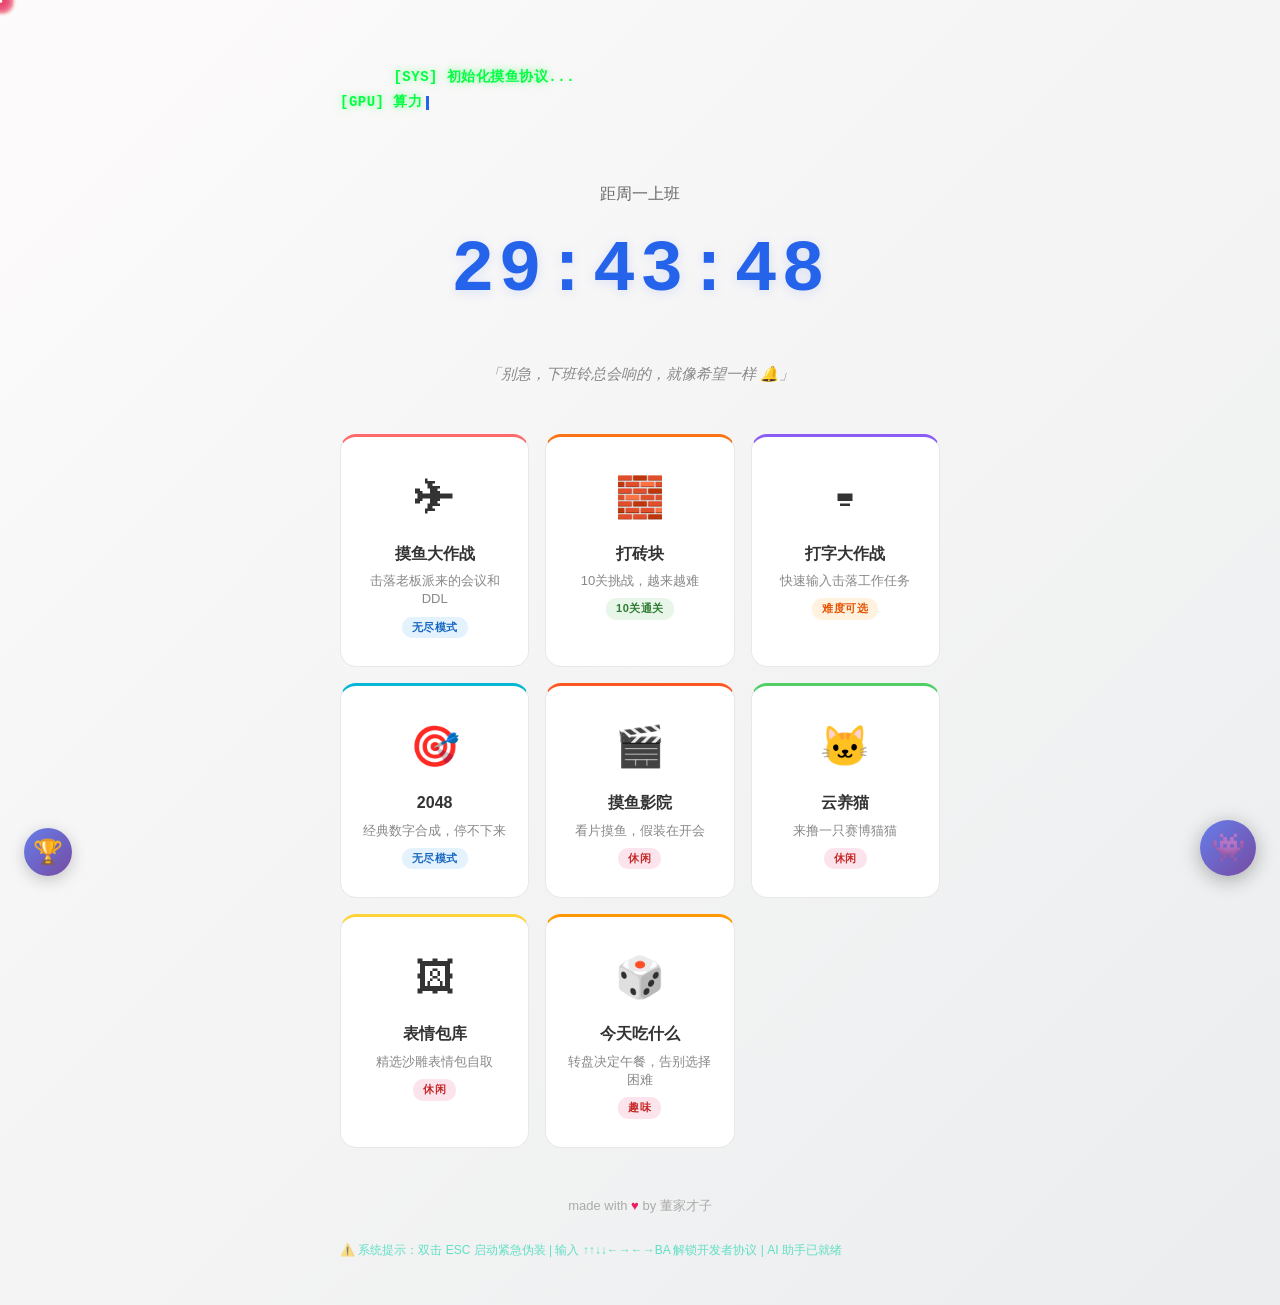
==== commit c0eeb41e: "Optimize layout: replace 3 modules with movie player, reduce to 8 cards - Remove memory, code, fortu" ====
--- a/index.html
+++ b/index.html
@@ -40,18 +40,18 @@
         <span class="card-desc">快速输入击落工作任务</span>
         <span class="card-tag tag-difficulty">难度可选</span>
       </a>
-      <a href="memory.html" class="card card-memory">
-        <span class="card-icon">🃏</span>
-        <span class="card-title">记忆翻牌</span>
-        <span class="card-desc">考验你的记忆力</span>
-        <span class="card-tag tag-difficulty">难度可选</span>
-      </a>
       <a href="2048.html" class="card card-2048">
         <span class="card-icon">🎯</span>
         <span class="card-title">2048</span>
         <span class="card-desc">经典数字合成，停不下来</span>
         <span class="card-tag tag-endless">无尽模式</span>
       </a>
+      <a href="movie.html" class="card card-movie">
+        <span class="card-icon">🎬</span>
+        <span class="card-title">摸鱼影院</span>
+        <span class="card-desc">看片摸鱼，假装在开会</span>
+        <span class="card-tag tag-casual">休闲</span>
+      </a>
       <a href="pet.html" class="card card-pet">
         <span class="card-icon">🐱</span>
         <span class="card-title">云养猫</span>
@@ -68,18 +68,6 @@
         <span class="card-icon">🎲</span>
         <span class="card-title">今天吃什么</span>
         <span class="card-desc">转盘决定午餐，告别选择困难</span>
-        <span class="card-tag tag-casual">趣味</span>
-      </a>
-      <a href="code.html" class="card card-code">
-        <span class="card-icon">💻</span>
-        <span class="card-title">假装写代码</span>
-        <span class="card-desc">随便按键，看起来像在疯狂工作</span>
-        <span class="card-tag tag-casual">趣味</span>
-      </a>
-      <a href="fortune.html" class="card card-fortune">
-        <span class="card-icon">🔮</span>
-        <span class="card-title">今日运势</span>
-        <span class="card-desc">每日随机运势，摸鱼运爆棚</span>
         <span class="card-tag tag-casual">趣味</span>
       </a>
     </nav>
--- a/style.css
+++ b/style.css
@@ -152,6 +152,7 @@
 .card-pet { border-top: 3px solid #51cf66; }
 .card-gallery { border-top: 3px solid #ffd43b; }
 .card-food { border-top: 3px solid #ff9800; }
+.card-movie { border-top: 3px solid #ff5722; }
 .card-code { border-top: 3px solid #00d4aa; }
 .card-fortune { border-top: 3px solid #9c27b0; }
 
@@ -1917,3 +1918,194 @@
     gap: 12px;
   }
 }
+
+/* ================================================================
+   Movie (摸鱼影院)
+   ================================================================ */
+.movie-body {
+  background: linear-gradient(135deg, #0f0c29 0%, #302b63 50%, #24243e 100%);
+}
+
+.movie-container {
+  flex: 1;
+  display: flex;
+  flex-direction: column;
+  align-items: center;
+  padding: 32px 20px;
+  gap: 24px;
+  max-width: 900px;
+  margin: 0 auto;
+  width: 100%;
+}
+
+.movie-player {
+  width: 100%;
+  background: #000;
+  border-radius: 12px;
+  overflow: hidden;
+  box-shadow: 0 8px 32px rgba(0, 0, 0, 0.5);
+  border: 2px solid rgba(255, 87, 34, 0.3);
+}
+
+.movie-player video {
+  width: 100%;
+  height: auto;
+  display: block;
+  aspect-ratio: 16 / 9;
+  background: #000;
+}
+
+.movie-controls {
+  display: flex;
+  flex-wrap: wrap;
+  gap: 12px;
+  justify-content: center;
+  width: 100%;
+}
+
+.movie-btn {
+  padding: 10px 20px;
+  font-size: 14px;
+  font-weight: 600;
+  color: rgba(255, 255, 255, 0.8);
+  background: rgba(255, 255, 255, 0.05);
+  border: 1px solid rgba(255, 87, 34, 0.3);
+  border-radius: 8px;
+  cursor: pointer;
+  transition: all 0.2s;
+}
+
+.movie-btn:hover {
+  background: rgba(255, 87, 34, 0.2);
+  border-color: #ff5722;
+  color: #fff;
+  transform: translateY(-2px);
+}
+
+.movie-btn.active {
+  background: linear-gradient(135deg, #ff5722 0%, #ff9800 100%);
+  border-color: #ff5722;
+  color: #fff;
+  box-shadow: 0 4px 16px rgba(255, 87, 34, 0.4);
+}
+
+.movie-btn-small {
+  padding: 10px 24px;
+  font-size: 14px;
+  font-weight: 600;
+  color: #fff;
+  background: linear-gradient(135deg, #ff5722 0%, #ff9800 100%);
+  border: none;
+  border-radius: 8px;
+  cursor: pointer;
+  transition: all 0.2s;
+}
+
+.movie-btn-small:hover {
+  transform: translateY(-2px);
+  box-shadow: 0 4px 16px rgba(255, 87, 34, 0.4);
+}
+
+.movie-custom {
+  display: flex;
+  gap: 12px;
+  align-items: center;
+  width: 100%;
+  max-width: 600px;
+}
+
+.movie-custom.hidden {
+  display: none;
+}
+
+.movie-input {
+  flex: 1;
+  padding: 12px 16px;
+  font-size: 14px;
+  color: #fff;
+  background: rgba(255, 255, 255, 0.05);
+  border: 1px solid rgba(255, 87, 34, 0.3);
+  border-radius: 8px;
+  outline: none;
+  transition: border-color 0.2s;
+}
+
+.movie-input:focus {
+  border-color: #ff5722;
+}
+
+.movie-input::placeholder {
+  color: rgba(255, 255, 255, 0.4);
+}
+
+.movie-info {
+  display: grid;
+  grid-template-columns: repeat(2, 1fr);
+  gap: 16px;
+  width: 100%;
+  max-width: 500px;
+}
+
+.movie-info-item {
+  background: rgba(255, 255, 255, 0.05);
+  border: 1px solid rgba(255, 87, 34, 0.2);
+  border-radius: 8px;
+  padding: 16px;
+  text-align: center;
+}
+
+.movie-info-label {
+  font-size: 12px;
+  color: rgba(255, 87, 34, 0.6);
+  text-transform: uppercase;
+  letter-spacing: 1px;
+  margin-bottom: 8px;
+}
+
+.movie-info-value {
+  font-size: 18px;
+  font-weight: 700;
+  color: #ff5722;
+}
+
+.movie-tips {
+  text-align: center;
+  color: rgba(255, 255, 255, 0.5);
+  font-size: 13px;
+  line-height: 1.8;
+}
+
+.movie-body .page-header {
+  background: rgba(0, 0, 0, 0.3);
+  border-color: rgba(255, 87, 34, 0.2);
+}
+
+.movie-body .page-title {
+  color: #ff5722;
+}
+
+.movie-body .back-link {
+  color: rgba(255, 87, 34, 0.6);
+}
+
+.movie-body .page-footer {
+  color: rgba(255, 255, 255, 0.3);
+}
+
+@media (max-width: 600px) {
+  .movie-controls {
+    flex-direction: column;
+  }
+
+  .movie-btn {
+    width: 100%;
+  }
+
+  .movie-custom {
+    flex-direction: column;
+  }
+
+  .movie-info {
+    grid-template-columns: 1fr;
+  }
+}
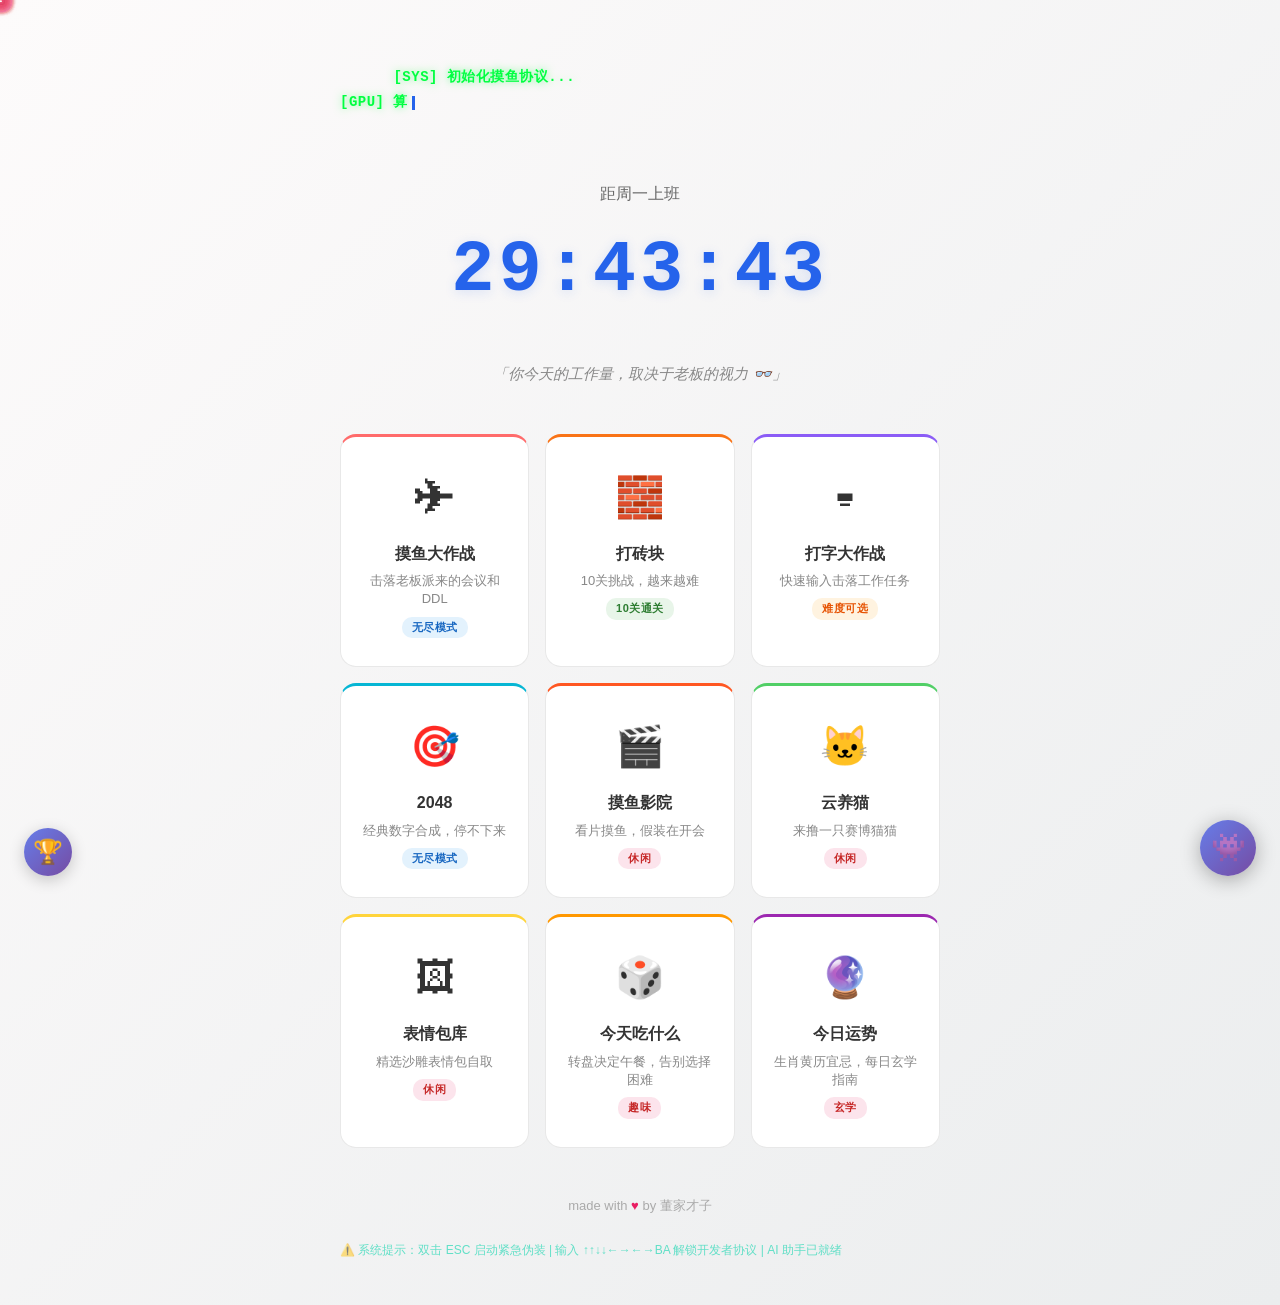
==== commit d4fe39fd: "Fix movie player and enhance fortune page with zodiac & yiji - Fix movie: replace broken Google CDN " ====
--- a/index.html
+++ b/index.html
@@ -69,6 +69,12 @@
         <span class="card-title">今天吃什么</span>
         <span class="card-desc">转盘决定午餐，告别选择困难</span>
         <span class="card-tag tag-casual">趣味</span>
+      </a>
+      <a href="fortune.html" class="card card-fortune">
+        <span class="card-icon">🔮</span>
+        <span class="card-title">今日运势</span>
+        <span class="card-desc">生肖黄历宜忌，每日玄学指南</span>
+        <span class="card-tag tag-casual">玄学</span>
       </a>
     </nav>
 
--- a/style.css
+++ b/style.css
@@ -152,6 +152,7 @@
 .card-pet { border-top: 3px solid #51cf66; }
 .card-gallery { border-top: 3px solid #ffd43b; }
 .card-food { border-top: 3px solid #ff9800; }
+.card-fortune { border-top: 3px solid #9c27b0; }
 .card-movie { border-top: 3px solid #ff5722; }
 .card-code { border-top: 3px solid #00d4aa; }
 .card-fortune { border-top: 3px solid #9c27b0; }
@@ -1748,10 +1749,10 @@
 }
 
 /* ================================================================
-   Fortune (今日运势)
+   Fortune (今日运势 - 增强版)
    ================================================================ */
 .fortune-body {
-  background: linear-gradient(135deg, #667eea 0%, #764ba2 100%);
+  background: linear-gradient(135deg, #1a0533 0%, #2d1b69 50%, #44107a 100%);
 }
 
 .fortune-container {
@@ -1759,153 +1760,284 @@
   display: flex;
   flex-direction: column;
   align-items: center;
-  padding: 32px 20px;
-  gap: 24px;
-  max-width: 600px;
+  padding: 24px 16px;
+  gap: 20px;
+  max-width: 640px;
   margin: 0 auto;
   width: 100%;
 }
 
 .fortune-date {
-  font-size: 18px;
+  font-size: 16px;
   font-weight: 600;
-  color: rgba(255, 255, 255, 0.9);
-  text-shadow: 0 2px 8px rgba(0, 0, 0, 0.2);
+  color: rgba(255, 255, 255, 0.85);
+  text-shadow: 0 2px 8px rgba(0, 0, 0, 0.3);
+}
+
+.fortune-zodiac-card {
+  width: 100%;
+  background: linear-gradient(135deg, rgba(156, 39, 176, 0.2) 0%, rgba(103, 58, 183, 0.2) 100%);
+  backdrop-filter: blur(10px);
+  border: 1px solid rgba(186, 104, 200, 0.3);
+  border-radius: 16px;
+  padding: 24px;
+  text-align: center;
+  box-shadow: 0 4px 24px rgba(156, 39, 176, 0.15);
+}
+
+.fortune-zodiac-animal {
+  font-size: 56px;
+  margin-bottom: 4px;
+  filter: drop-shadow(0 0 12px rgba(186, 104, 200, 0.5));
+}
+
+.fortune-zodiac-name {
+  font-size: 20px;
+  font-weight: 700;
+  color: #ce93d8;
+  margin-bottom: 2px;
+}
+
+.fortune-zodiac-year {
+  font-size: 13px;
+  color: rgba(255, 255, 255, 0.5);
+  margin-bottom: 12px;
+}
+
+.fortune-zodiac-desc {
+  font-size: 14px;
+  color: rgba(255, 255, 255, 0.7);
+  line-height: 1.5;
 }
 
 .fortune-card {
   width: 100%;
-  background: rgba(255, 255, 255, 0.1);
+  background: rgba(255, 255, 255, 0.08);
   backdrop-filter: blur(10px);
-  border: 1px solid rgba(255, 255, 255, 0.2);
+  border: 1px solid rgba(186, 104, 200, 0.2);
   border-radius: 16px;
-  padding: 32px;
-  box-shadow: 0 8px 32px rgba(0, 0, 0, 0.2);
+  padding: 28px 24px;
+  box-shadow: 0 8px 32px rgba(0, 0, 0, 0.25);
 }
 
 .fortune-overall {
   text-align: center;
-  margin-bottom: 32px;
+  margin-bottom: 28px;
   padding-bottom: 24px;
-  border-bottom: 1px solid rgba(255, 255, 255, 0.1);
+  border-bottom: 1px solid rgba(255, 255, 255, 0.08);
 }
 
 .fortune-overall-label {
-  font-size: 14px;
-  color: rgba(255, 255, 255, 0.6);
+  font-size: 12px;
+  color: rgba(255, 255, 255, 0.5);
   text-transform: uppercase;
   letter-spacing: 2px;
-  margin-bottom: 12px;
+  margin-bottom: 10px;
+}
+
+.fortune-overall-level {
+  font-size: 28px;
+  font-weight: 800;
+  margin-bottom: 8px;
+  text-shadow: 0 0 16px currentColor;
 }
 
 .fortune-overall-stars {
-  font-size: 32px;
+  font-size: 24px;
   color: #ffd700;
-  text-shadow: 0 0 12px rgba(255, 215, 0, 0.6);
-  margin-bottom: 12px;
+  text-shadow: 0 0 10px rgba(255, 215, 0, 0.5);
+  margin-bottom: 10px;
 }
 
 .fortune-overall-text {
-  font-size: 16px;
-  color: rgba(255, 255, 255, 0.9);
+  font-size: 14px;
+  color: rgba(255, 255, 255, 0.8);
+  line-height: 1.5;
 }
 
 .fortune-categories {
   display: grid;
   grid-template-columns: repeat(2, 1fr);
-  gap: 20px;
-  margin-bottom: 32px;
+  gap: 14px;
+  margin-bottom: 24px;
 }
 
 .fortune-item {
-  background: rgba(255, 255, 255, 0.05);
+  background: rgba(255, 255, 255, 0.04);
+  border: 1px solid rgba(186, 104, 200, 0.15);
   border-radius: 12px;
-  padding: 20px;
+  padding: 16px 12px;
   text-align: center;
 }
 
 .fortune-item-icon {
-  font-size: 32px;
-  margin-bottom: 8px;
+  font-size: 28px;
+  margin-bottom: 4px;
 }
 
 .fortune-item-name {
-  font-size: 14px;
-  color: rgba(255, 255, 255, 0.7);
-  margin-bottom: 8px;
+  font-size: 12px;
+  color: rgba(255, 255, 255, 0.6);
+  margin-bottom: 6px;
 }
 
 .fortune-item-stars {
-  font-size: 18px;
+  font-size: 15px;
   color: #ffd700;
   margin-bottom: 8px;
 }
 
 .fortune-item-tip {
+  font-size: 11px;
+  color: rgba(255, 255, 255, 0.55);
+  line-height: 1.4;
+}
+
+/* 宜忌 */
+.fortune-yiji {
+  display: grid;
+  grid-template-columns: 1fr 1fr;
+  gap: 14px;
+  margin-bottom: 24px;
+  padding-bottom: 24px;
+  border-bottom: 1px solid rgba(255, 255, 255, 0.08);
+}
+
+.fortune-yiji-label {
+  font-size: 14px;
+  font-weight: 700;
+  margin-bottom: 10px;
+}
+
+.fortune-yi .fortune-yiji-label { color: #66bb6a; }
+.fortune-ji .fortune-yiji-label { color: #ef5350; }
+
+.fortune-yiji-list {
+  display: flex;
+  flex-wrap: wrap;
+  gap: 6px;
+}
+
+.yi-tag {
+  display: inline-block;
+  padding: 4px 10px;
   font-size: 12px;
-  color: rgba(255, 255, 255, 0.6);
-  line-height: 1.4;
-}
-
+  font-weight: 600;
+  color: #66bb6a;
+  background: rgba(102, 187, 106, 0.12);
+  border: 1px solid rgba(102, 187, 106, 0.3);
+  border-radius: 20px;
+}
+
+.ji-tag {
+  display: inline-block;
+  padding: 4px 10px;
+  font-size: 12px;
+  font-weight: 600;
+  color: #ef5350;
+  background: rgba(239, 83, 80, 0.12);
+  border: 1px solid rgba(239, 83, 80, 0.3);
+  border-radius: 20px;
+}
+
+/* 生肖相合 */
+.fortune-zodiac-compat {
+  margin-bottom: 24px;
+  padding-bottom: 24px;
+  border-bottom: 1px solid rgba(255, 255, 255, 0.08);
+}
+
+.fortune-section-title {
+  font-size: 15px;
+  font-weight: 700;
+  color: rgba(255, 255, 255, 0.85);
+  margin-bottom: 12px;
+}
+
+.fortune-compat-list {
+  display: flex;
+  gap: 10px;
+  flex-wrap: wrap;
+}
+
+.compat-chip {
+  display: inline-flex;
+  align-items: center;
+  gap: 6px;
+  padding: 8px 16px;
+  font-size: 14px;
+  font-weight: 600;
+  color: #ce93d8;
+  background: rgba(186, 104, 200, 0.15);
+  border: 1px solid rgba(186, 104, 200, 0.3);
+  border-radius: 24px;
+}
+
+/* 幸运物品 */
 .fortune-lucky {
+  margin-bottom: 24px;
+}
+
+.fortune-lucky-grid {
   display: grid;
   grid-template-columns: repeat(3, 1fr);
-  gap: 16px;
-  margin-bottom: 24px;
-  padding-top: 24px;
-  border-top: 1px solid rgba(255, 255, 255, 0.1);
+  gap: 12px;
 }
 
 .fortune-lucky-item {
   text-align: center;
+  background: rgba(255, 255, 255, 0.04);
+  border-radius: 10px;
+  padding: 12px 8px;
 }
 
 .fortune-lucky-label {
-  font-size: 11px;
-  color: rgba(255, 255, 255, 0.5);
+  font-size: 10px;
+  color: rgba(255, 255, 255, 0.45);
   text-transform: uppercase;
   letter-spacing: 1px;
   margin-bottom: 6px;
 }
 
 .fortune-lucky-value {
-  font-size: 14px;
+  font-size: 13px;
   color: #fff;
   font-weight: 600;
 }
 
 .fortune-advice {
-  background: rgba(255, 215, 0, 0.1);
-  border: 1px solid rgba(255, 215, 0, 0.3);
-  border-radius: 8px;
-  padding: 16px;
+  background: rgba(255, 215, 0, 0.08);
+  border: 1px solid rgba(255, 215, 0, 0.25);
+  border-radius: 10px;
+  padding: 14px 16px;
   text-align: center;
-  font-size: 15px;
-  color: #fff;
+  font-size: 14px;
+  color: rgba(255, 255, 255, 0.9);
+  line-height: 1.5;
 }
 
 .fortune-footer-tip {
   text-align: center;
-  color: rgba(255, 255, 255, 0.5);
+  color: rgba(255, 255, 255, 0.4);
   font-size: 12px;
   line-height: 1.8;
 }
 
 .fortune-body .page-header {
-  background: rgba(0, 0, 0, 0.2);
-  border-color: rgba(255, 255, 255, 0.1);
+  background: rgba(0, 0, 0, 0.25);
+  border-color: rgba(186, 104, 200, 0.2);
 }
 
 .fortune-body .page-title {
-  color: #fff;
+  color: #ce93d8;
 }
 
 .fortune-body .back-link {
-  color: rgba(255, 255, 255, 0.7);
+  color: rgba(186, 104, 200, 0.7);
 }
 
 .fortune-body .page-footer {
-  color: rgba(255, 255, 255, 0.4);
+  color: rgba(255, 255, 255, 0.3);
 }
 
 @media (max-width: 520px) {
@@ -1913,9 +2045,12 @@
     grid-template-columns: 1fr;
   }
 
-  .fortune-lucky {
+  .fortune-yiji {
     grid-template-columns: 1fr;
-    gap: 12px;
+  }
+
+  .fortune-lucky-grid {
+    grid-template-columns: repeat(2, 1fr);
   }
 }
 
@@ -2092,6 +2227,73 @@
   color: rgba(255, 255, 255, 0.3);
 }
 
+.movie-player {
+  position: relative;
+}
+
+.movie-placeholder {
+  position: absolute;
+  inset: 0;
+  display: flex;
+  flex-direction: column;
+  align-items: center;
+  justify-content: center;
+  background: rgba(0, 0, 0, 0.85);
+  gap: 8px;
+}
+
+.movie-placeholder.hidden {
+  display: none;
+}
+
+.movie-placeholder-icon {
+  font-size: 64px;
+  opacity: 0.6;
+  animation: movieFloat 3s ease-in-out infinite;
+}
+
+@keyframes movieFloat {
+  0%, 100% { transform: translateY(0); }
+  50% { transform: translateY(-8px); }
+}
+
+.movie-placeholder-text {
+  font-size: 16px;
+  color: rgba(255, 255, 255, 0.7);
+  font-weight: 600;
+}
+
+.movie-placeholder-sub {
+  font-size: 13px;
+  color: rgba(255, 255, 255, 0.4);
+}
+
+.movie-error {
+  width: 100%;
+  display: flex;
+  align-items: center;
+  gap: 10px;
+  padding: 14px 18px;
+  background: rgba(239, 83, 80, 0.12);
+  border: 1px solid rgba(239, 83, 80, 0.3);
+  border-radius: 10px;
+}
+
+.movie-error.hidden {
+  display: none;
+}
+
+.movie-error-icon {
+  font-size: 20px;
+  flex-shrink: 0;
+}
+
+.movie-error-text {
+  font-size: 13px;
+  color: #ef9a9a;
+  line-height: 1.4;
+}
+
 @media (max-width: 600px) {
   .movie-controls {
     flex-direction: column;
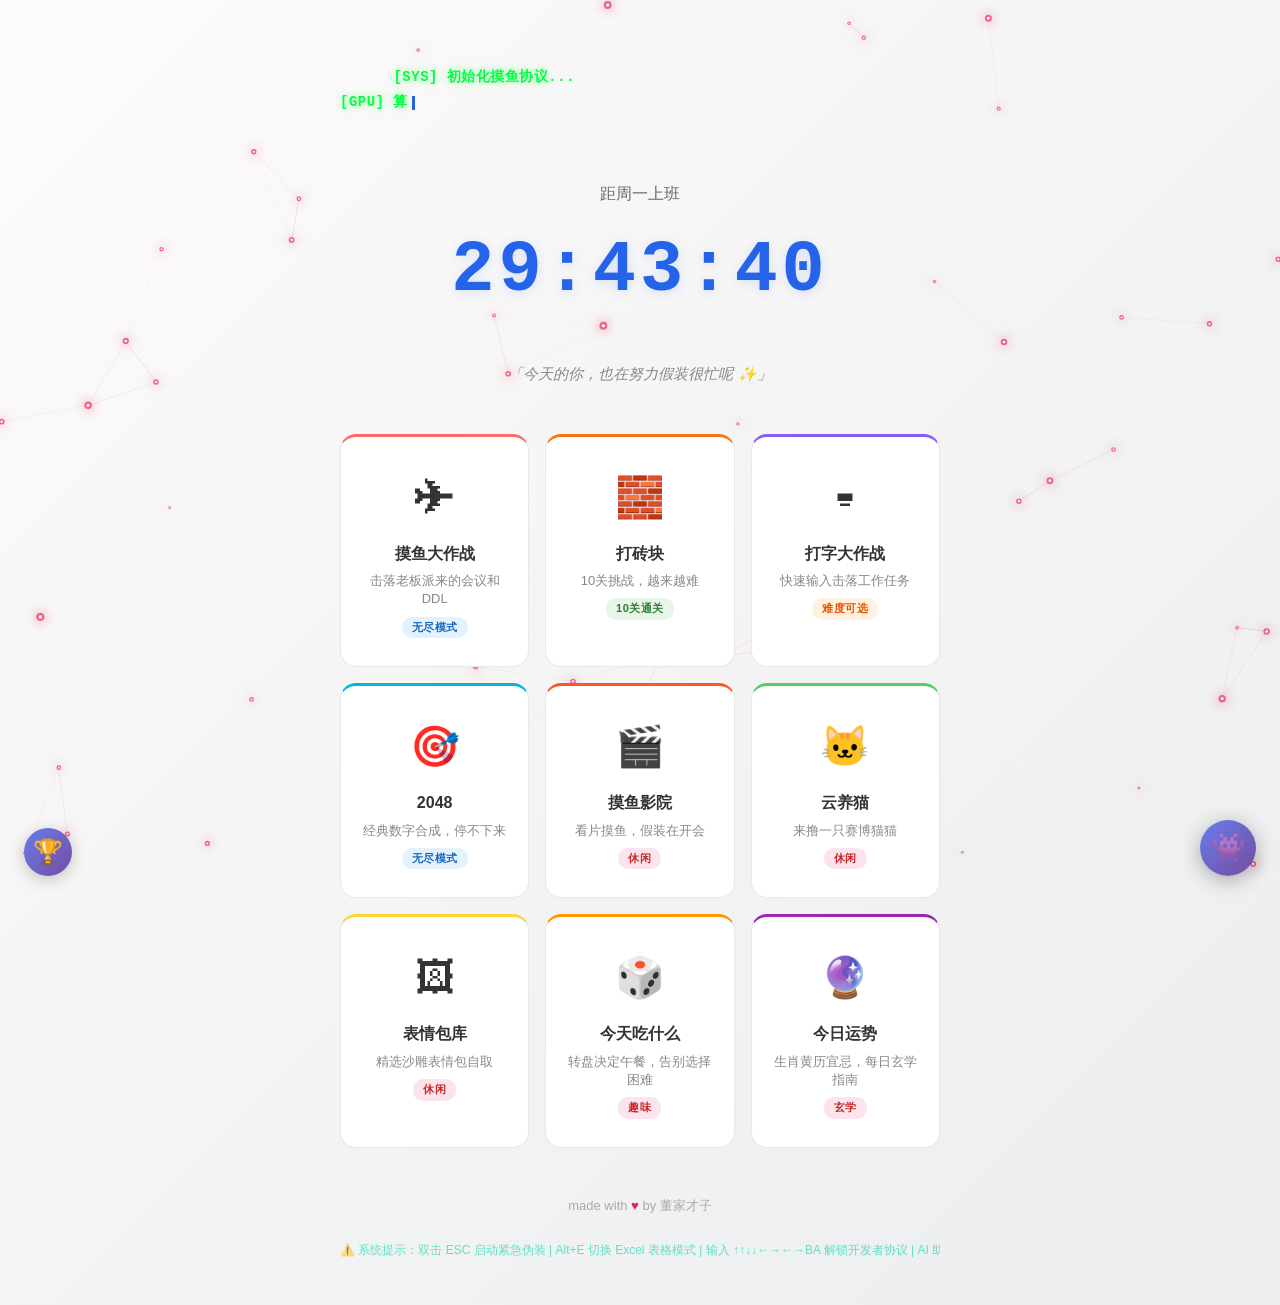
==== commit 099fca4a: "Update movie to cartoon names & add Alt+E Excel spreadsheet disguise - Movie: replace test/demo vide" ====
--- a/index.html
+++ b/index.html
@@ -84,7 +84,7 @@
       <p>made with <span class="heart">♥</span> by 董家才子</p>
       <div class="marquee-wrap">
         <div class="marquee-text">
-          <span>⚠️ 系统提示：双击 ESC 启动紧急伪装 | 输入 ↑↑↓↓←→←→BA 解锁开发者协议 | AI 助手已就绪</span>
+          <span>⚠️ 系统提示：双击 ESC 启动紧急伪装 | Alt+E 切换 Excel 表格模式 | 输入 ↑↑↓↓←→←→BA 解锁开发者协议 | AI 助手已就绪</span>
         </div>
       </div>
     </footer>
--- a/style.css
+++ b/style.css
@@ -2311,3 +2311,278 @@
     grid-template-columns: 1fr;
   }
 }
+
+/* ================================================================
+   ExcelBoss — Excel 伪装表格 (Alt+E)
+   ================================================================ */
+.excel-screen {
+  position: fixed;
+  inset: 0;
+  z-index: 100000;
+  background: #fff;
+  display: flex;
+  flex-direction: column;
+  opacity: 0;
+  transform: scale(0.98);
+  transition: opacity 0.2s, transform 0.2s;
+  font-family: 'Segoe UI', 'Microsoft YaHei', sans-serif;
+  font-size: 12px;
+  color: #333;
+}
+
+.excel-screen.show {
+  opacity: 1;
+  transform: scale(1);
+}
+
+.excel-screen.excel-hide {
+  opacity: 0;
+  transform: scale(0.98);
+}
+
+.excel-titlebar {
+  display: flex;
+  align-items: center;
+  gap: 8px;
+  background: #217346;
+  color: #fff;
+  padding: 4px 12px;
+  font-size: 12px;
+  user-select: none;
+}
+
+.excel-icon {
+  font-size: 14px;
+}
+
+.excel-title-text {
+  flex: 1;
+}
+
+.excel-titlebar-btns {
+  display: flex;
+  gap: 2px;
+}
+
+.excel-titlebar-btns span {
+  display: flex;
+  align-items: center;
+  justify-content: center;
+  width: 36px;
+  height: 24px;
+  cursor: pointer;
+  font-size: 11px;
+  border-radius: 2px;
+}
+
+.excel-titlebar-btns span:hover {
+  background: rgba(255, 255, 255, 0.15);
+}
+
+.excel-btn-close:hover {
+  background: #e81123 !important;
+}
+
+.excel-ribbon {
+  background: #f3f3f3;
+  border-bottom: 1px solid #d4d4d4;
+}
+
+.excel-tabs {
+  display: flex;
+  border-bottom: 1px solid #d4d4d4;
+  padding: 0 8px;
+}
+
+.excel-tab {
+  padding: 6px 14px;
+  font-size: 12px;
+  cursor: pointer;
+  color: #555;
+  border-bottom: 2px solid transparent;
+}
+
+.excel-tab:hover {
+  color: #217346;
+}
+
+.excel-tab.active {
+  color: #217346;
+  border-bottom-color: #217346;
+  font-weight: 600;
+}
+
+.excel-toolbar {
+  display: flex;
+  align-items: center;
+  gap: 4px;
+  padding: 6px 12px;
+}
+
+.excel-tool {
+  width: 28px;
+  height: 28px;
+  border: 1px solid transparent;
+  background: none;
+  border-radius: 3px;
+  cursor: pointer;
+  font-size: 13px;
+  font-weight: 700;
+  color: #444;
+}
+
+.excel-tool:hover {
+  background: #e0e0e0;
+  border-color: #ccc;
+}
+
+.excel-tool-sep {
+  width: 1px;
+  height: 20px;
+  background: #d4d4d4;
+  margin: 0 6px;
+}
+
+.excel-tool-select {
+  height: 26px;
+  border: 1px solid #ccc;
+  border-radius: 3px;
+  font-size: 11px;
+  padding: 0 4px;
+  background: #fff;
+}
+
+.excel-tool-select.sm {
+  width: 42px;
+}
+
+.excel-formula {
+  display: flex;
+  align-items: center;
+  gap: 6px;
+  padding: 4px 8px;
+  border-bottom: 1px solid #d4d4d4;
+  background: #fff;
+}
+
+.excel-formula-cell {
+  width: 60px;
+  text-align: center;
+  font-weight: 600;
+  font-size: 11px;
+  color: #555;
+  border: 1px solid #ccc;
+  border-radius: 2px;
+  padding: 2px 0;
+}
+
+.excel-formula-fx {
+  font-style: italic;
+  font-weight: 600;
+  color: #888;
+  font-size: 12px;
+}
+
+.excel-formula-input {
+  flex: 1;
+  border: 1px solid #ccc;
+  border-radius: 2px;
+  padding: 3px 6px;
+  font-size: 12px;
+  outline: none;
+  font-family: inherit;
+}
+
+.excel-formula-input:focus {
+  border-color: #217346;
+}
+
+.excel-grid-wrap {
+  flex: 1;
+  overflow: auto;
+  background: #fff;
+}
+
+.excel-grid {
+  border-collapse: collapse;
+  width: max-content;
+  min-width: 100%;
+}
+
+.excel-colhead,
+.excel-rowhead {
+  background: #f0f0f0;
+  border: 1px solid #d4d4d4;
+  font-size: 11px;
+  font-weight: 600;
+  color: #555;
+  padding: 3px 8px;
+  text-align: center;
+  user-select: none;
+  position: sticky;
+}
+
+.excel-colhead {
+  position: sticky;
+  top: 0;
+  z-index: 2;
+  min-width: 100px;
+}
+
+.excel-rowhead {
+  position: sticky;
+  left: 0;
+  z-index: 2;
+  min-width: 36px;
+}
+
+thead .excel-rowhead {
+  top: 0;
+  left: 0;
+  z-index: 3;
+}
+
+.excel-cell {
+  border: 1px solid #e0e0e0;
+  padding: 3px 6px;
+  font-size: 12px;
+  cursor: cell;
+  min-width: 100px;
+  max-width: 200px;
+  height: 22px;
+  white-space: nowrap;
+  overflow: hidden;
+  text-overflow: ellipsis;
+}
+
+.excel-cell:hover {
+  background: #f0f8ff;
+}
+
+.excel-cell.selected {
+  outline: 2px solid #217346;
+  outline-offset: -2px;
+  background: #f0fff0;
+}
+
+.excel-cell.excel-empty {
+  color: #aaa;
+}
+
+.excel-statusbar {
+  display: flex;
+  align-items: center;
+  gap: 16px;
+  background: #217346;
+  color: #fff;
+  padding: 3px 12px;
+  font-size: 11px;
+}
+
+.excel-status-right {
+  margin-left: auto;
+}
+
+.excel-status-right + .excel-status-right {
+  margin-left: 0;
+}
